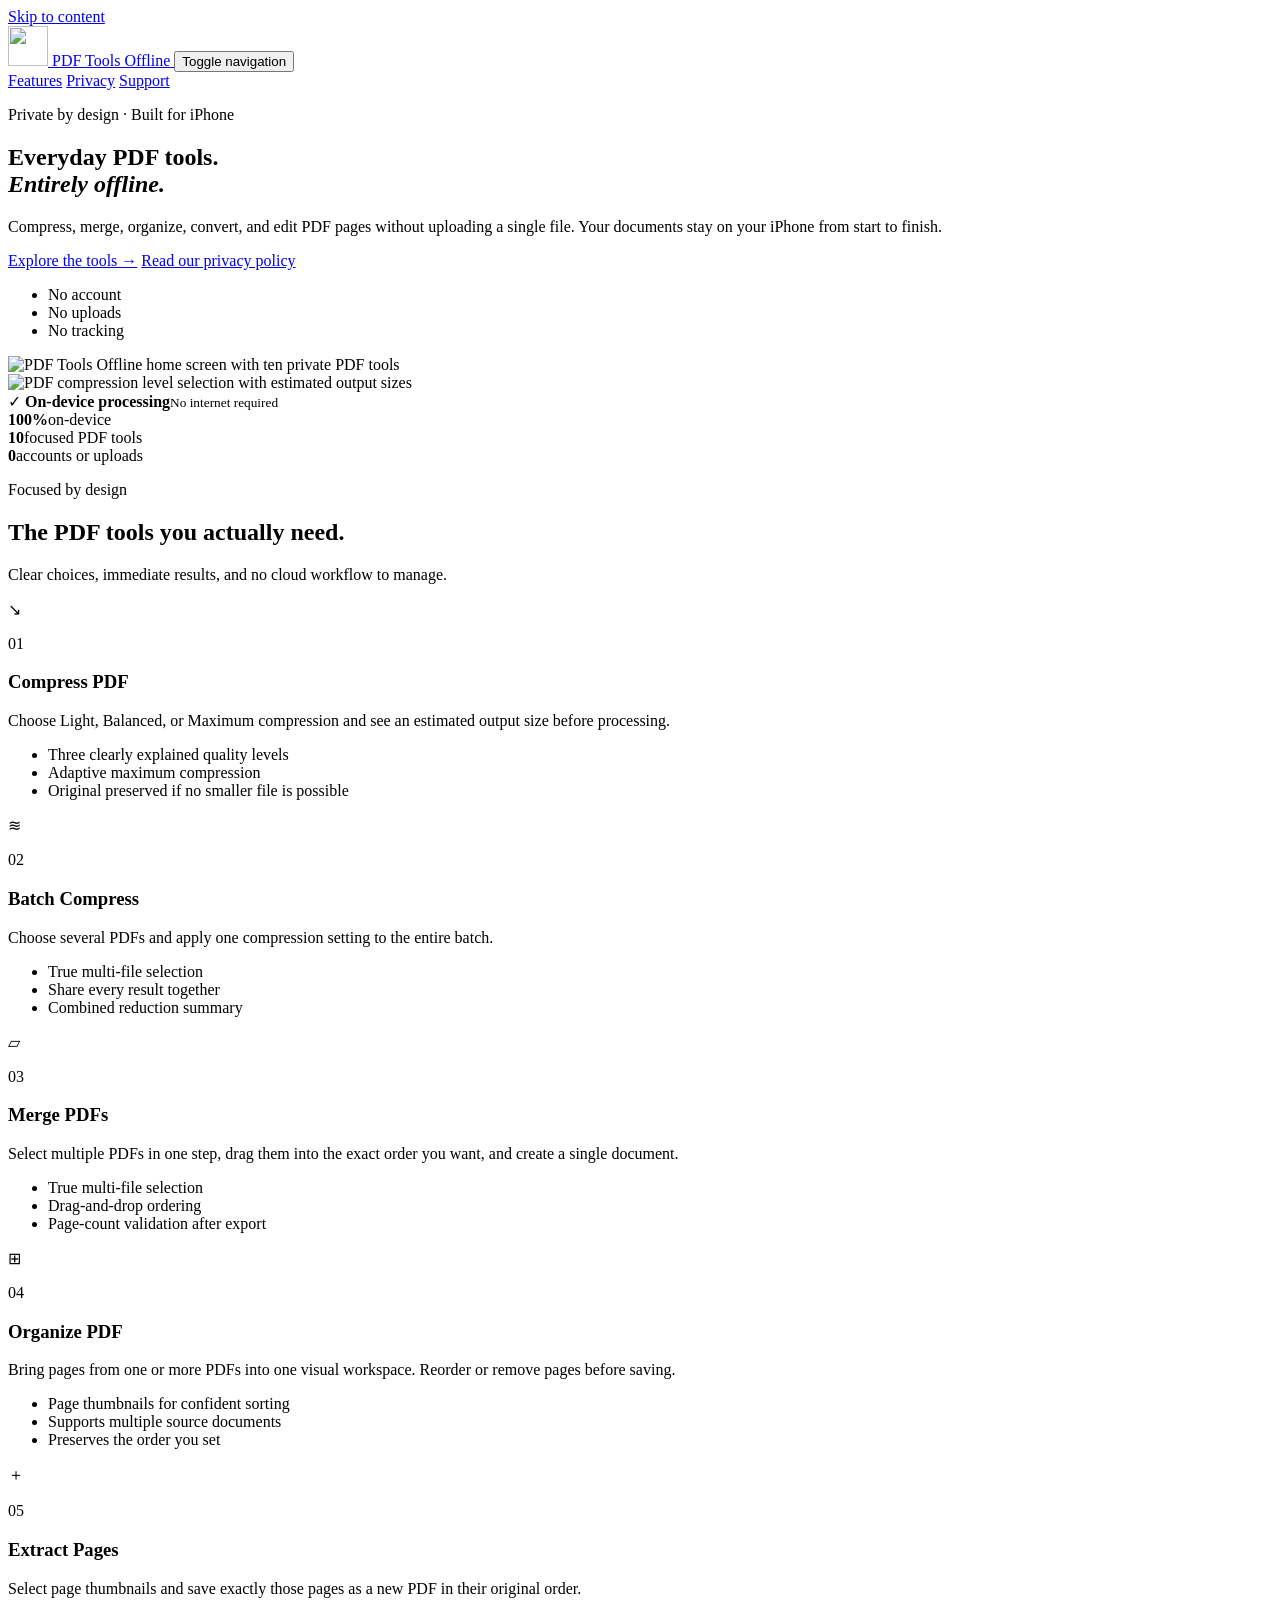
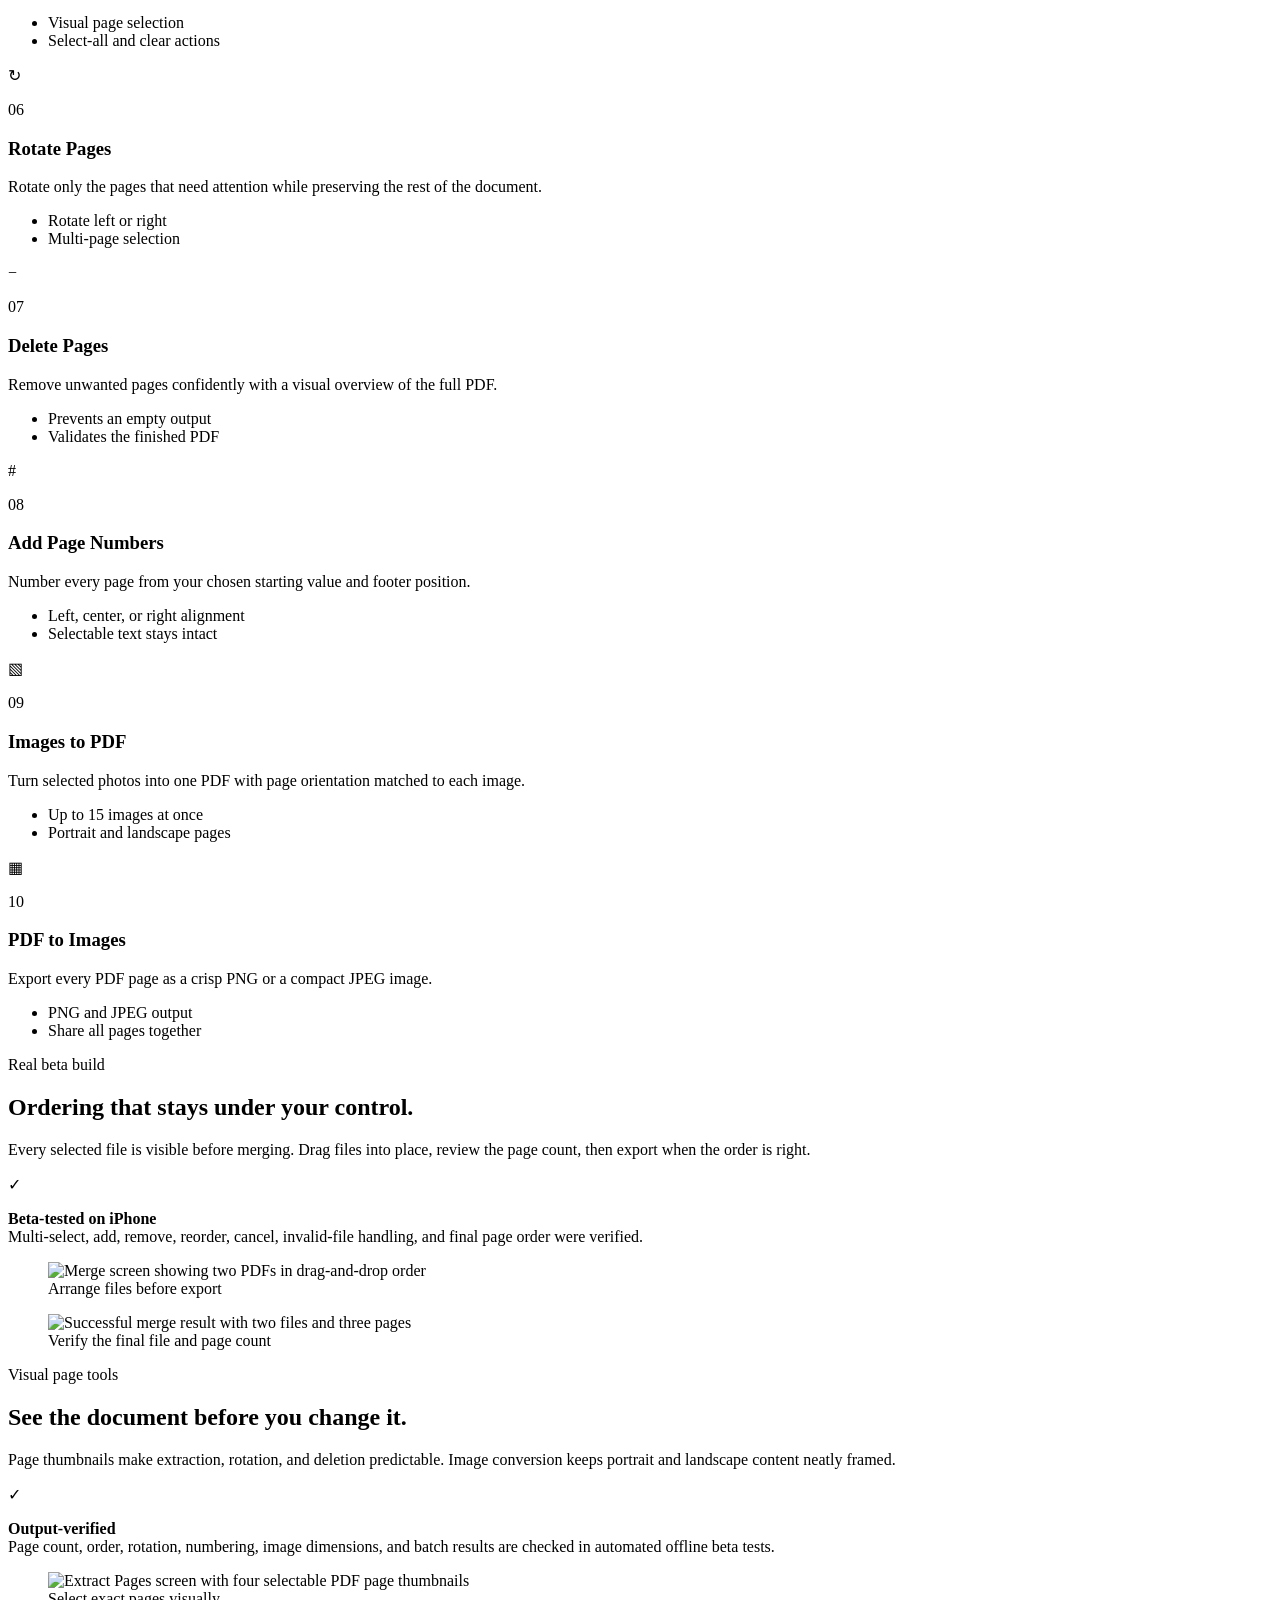
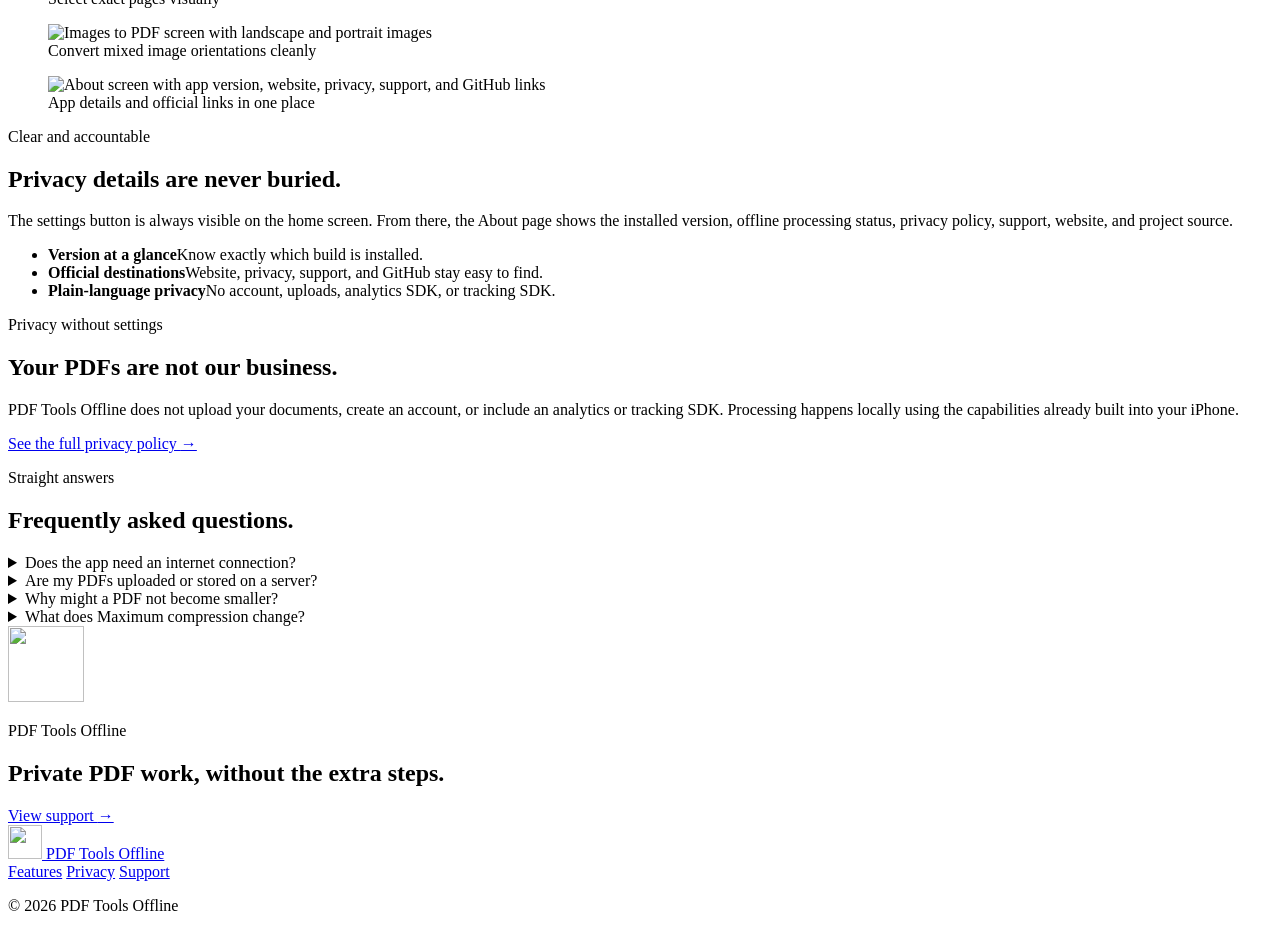
==== docs/index.html @ 882504d1 "Publish docs/index.html" ====
<!doctype html>
<html lang="en">
<head>
  <meta charset="utf-8">
  <meta name="viewport" content="width=device-width, initial-scale=1">
  <meta name="theme-color" content="#d51f18">
  <meta name="description" content="Ten private PDF tools for iPhone: compress, merge, organize, convert, extract, rotate, delete, and number pages. No uploads, accounts, or internet required.">
  <meta property="og:type" content="website">
  <meta property="og:title" content="PDF Tools Offline">
  <meta property="og:description" content="Ten private PDF tools for iPhone, built to work entirely offline.">
  <meta property="og:image" content="assets/og.png">
  <meta name="twitter:card" content="summary_large_image">
  <meta name="twitter:title" content="PDF Tools Offline">
  <meta name="twitter:description" content="Private PDF tools for iPhone.">
  <meta name="twitter:image" content="assets/og.png">
  <title>PDF Tools Offline — Private PDF tools for iPhone</title>
  <link rel="icon" href="assets/app-icon.png">
  <link rel="apple-touch-icon" href="assets/app-icon.png">
  <link rel="stylesheet" href="styles.css">
  <script src="script.js" defer></script>
</head>
<body>
  <a class="skip-link" href="#main">Skip to content</a>

  <header class="site-header">
    <div class="shell header-inner">
      <a class="brand" href="index.html" aria-label="PDF Tools Offline home">
        <img src="assets/app-icon.png" width="40" height="40" alt="">
        <span>PDF Tools Offline</span>
      </a>
      <button class="menu-button" type="button" aria-expanded="false" aria-controls="site-nav">
        <span class="sr-only">Toggle navigation</span>
        <span></span><span></span><span></span>
      </button>
      <nav id="site-nav" class="site-nav" aria-label="Primary navigation">
        <a href="#features">Features</a>
        <a href="privacy.html">Privacy</a>
        <a href="support.html">Support</a>
      </nav>
    </div>
  </header>

  <main id="main">
    <section class="hero">
      <div class="shell hero-grid">
        <div class="hero-copy">
          <p class="eyebrow"><span aria-hidden="true"></span> Private by design · Built for iPhone</p>
          <h1>Everyday PDF tools.<br><em>Entirely offline.</em></h1>
          <p class="hero-lead">Compress, merge, organize, convert, and edit PDF pages without uploading a single file. Your documents stay on your iPhone from start to finish.</p>
          <div class="hero-actions">
            <a class="button button-primary" href="#features">Explore the tools <span aria-hidden="true">→</span></a>
            <a class="button button-secondary" href="privacy.html">Read our privacy policy</a>
          </div>
          <ul class="trust-list" aria-label="Product principles">
            <li>No account</li>
            <li>No uploads</li>
            <li>No tracking</li>
          </ul>
        </div>

        <div class="hero-visual" aria-label="PDF Tools Offline beta screenshots">
          <div class="phone phone-back">
            <img src="assets/beta-home.png" alt="PDF Tools Offline home screen with ten private PDF tools">
          </div>
          <div class="phone phone-front">
            <img src="assets/beta-compress.png" alt="PDF compression level selection with estimated output sizes">
          </div>
          <div class="privacy-chip">
            <span class="shield" aria-hidden="true">✓</span>
            <span><strong>On-device processing</strong><small>No internet required</small></span>
          </div>
        </div>
      </div>
    </section>

    <section class="proof-strip" aria-label="Core benefits">
      <div class="shell proof-grid">
        <div><strong>100%</strong><span>on-device</span></div>
        <div><strong>10</strong><span>focused PDF tools</span></div>
        <div><strong>0</strong><span>accounts or uploads</span></div>
      </div>
    </section>

    <section id="features" class="section">
      <div class="shell">
        <div class="section-heading">
          <p class="eyebrow">Focused by design</p>
          <h2>The PDF tools you actually need.</h2>
          <p>Clear choices, immediate results, and no cloud workflow to manage.</p>
        </div>

        <div class="feature-grid">
          <article class="feature-card feature-card-accent">
            <div class="feature-icon" aria-hidden="true">↘</div>
            <p class="feature-number">01</p>
            <h3>Compress PDF</h3>
            <p>Choose Light, Balanced, or Maximum compression and see an estimated output size before processing.</p>
            <ul>
              <li>Three clearly explained quality levels</li>
              <li>Adaptive maximum compression</li>
              <li>Original preserved if no smaller file is possible</li>
            </ul>
          </article>

          <article class="feature-card">
            <div class="feature-icon" aria-hidden="true">≋</div>
            <p class="feature-number">02</p>
            <h3>Batch Compress</h3>
            <p>Choose several PDFs and apply one compression setting to the entire batch.</p>
            <ul>
              <li>True multi-file selection</li>
              <li>Share every result together</li>
              <li>Combined reduction summary</li>
            </ul>
          </article>

          <article class="feature-card">
            <div class="feature-icon" aria-hidden="true">▱</div>
            <p class="feature-number">03</p>
            <h3>Merge PDFs</h3>
            <p>Select multiple PDFs in one step, drag them into the exact order you want, and create a single document.</p>
            <ul>
              <li>True multi-file selection</li>
              <li>Drag-and-drop ordering</li>
              <li>Page-count validation after export</li>
            </ul>
          </article>

          <article class="feature-card">
            <div class="feature-icon" aria-hidden="true">⊞</div>
            <p class="feature-number">04</p>
            <h3>Organize PDF</h3>
            <p>Bring pages from one or more PDFs into one visual workspace. Reorder or remove pages before saving.</p>
            <ul>
              <li>Page thumbnails for confident sorting</li>
              <li>Supports multiple source documents</li>
              <li>Preserves the order you set</li>
            </ul>
          </article>

          <article class="feature-card">
            <div class="feature-icon" aria-hidden="true">＋</div>
            <p class="feature-number">05</p>
            <h3>Extract Pages</h3>
            <p>Select page thumbnails and save exactly those pages as a new PDF in their original order.</p>
            <ul>
              <li>Visual page selection</li>
              <li>Select-all and clear actions</li>
            </ul>
          </article>

          <article class="feature-card">
            <div class="feature-icon" aria-hidden="true">↻</div>
            <p class="feature-number">06</p>
            <h3>Rotate Pages</h3>
            <p>Rotate only the pages that need attention while preserving the rest of the document.</p>
            <ul>
              <li>Rotate left or right</li>
              <li>Multi-page selection</li>
            </ul>
          </article>

          <article class="feature-card">
            <div class="feature-icon" aria-hidden="true">−</div>
            <p class="feature-number">07</p>
            <h3>Delete Pages</h3>
            <p>Remove unwanted pages confidently with a visual overview of the full PDF.</p>
            <ul>
              <li>Prevents an empty output</li>
              <li>Validates the finished PDF</li>
            </ul>
          </article>

          <article class="feature-card">
            <div class="feature-icon" aria-hidden="true">#</div>
            <p class="feature-number">08</p>
            <h3>Add Page Numbers</h3>
            <p>Number every page from your chosen starting value and footer position.</p>
            <ul>
              <li>Left, center, or right alignment</li>
              <li>Selectable text stays intact</li>
            </ul>
          </article>

          <article class="feature-card">
            <div class="feature-icon" aria-hidden="true">▧</div>
            <p class="feature-number">09</p>
            <h3>Images to PDF</h3>
            <p>Turn selected photos into one PDF with page orientation matched to each image.</p>
            <ul>
              <li>Up to 15 images at once</li>
              <li>Portrait and landscape pages</li>
            </ul>
          </article>

          <article class="feature-card">
            <div class="feature-icon" aria-hidden="true">▦</div>
            <p class="feature-number">10</p>
            <h3>PDF to Images</h3>
            <p>Export every PDF page as a crisp PNG or a compact JPEG image.</p>
            <ul>
              <li>PNG and JPEG output</li>
              <li>Share all pages together</li>
            </ul>
          </article>
        </div>
      </div>
    </section>

    <section class="section showcase">
      <div class="shell showcase-grid">
        <div class="showcase-copy">
          <p class="eyebrow">Real beta build</p>
          <h2>Ordering that stays under your control.</h2>
          <p>Every selected file is visible before merging. Drag files into place, review the page count, then export when the order is right.</p>
          <div class="tested-note">
            <span aria-hidden="true">✓</span>
            <p><strong>Beta-tested on iPhone</strong><br>Multi-select, add, remove, reorder, cancel, invalid-file handling, and final page order were verified.</p>
          </div>
        </div>
        <div class="screenshot-pair">
          <figure class="screenshot-card">
            <img src="assets/beta-merge-order.png" alt="Merge screen showing two PDFs in drag-and-drop order" loading="lazy">
            <figcaption>Arrange files before export</figcaption>
          </figure>
          <figure class="screenshot-card screenshot-card-offset">
            <img src="assets/beta-merge-result.png" alt="Successful merge result with two files and three pages" loading="lazy">
            <figcaption>Verify the final file and page count</figcaption>
          </figure>
        </div>
      </div>
    </section>

    <section class="section showcase">
      <div class="shell showcase-grid">
        <div class="showcase-copy">
          <p class="eyebrow">Visual page tools</p>
          <h2>See the document before you change it.</h2>
          <p>Page thumbnails make extraction, rotation, and deletion predictable. Image conversion keeps portrait and landscape content neatly framed.</p>
          <div class="tested-note">
            <span aria-hidden="true">✓</span>
            <p><strong>Output-verified</strong><br>Page count, order, rotation, numbering, image dimensions, and batch results are checked in automated offline beta tests.</p>
          </div>
        </div>
        <div class="screenshot-pair">
          <figure class="screenshot-card">
            <img src="assets/beta-extract-pages.png" alt="Extract Pages screen with four selectable PDF page thumbnails" loading="lazy">
            <figcaption>Select exact pages visually</figcaption>
          </figure>
          <figure class="screenshot-card screenshot-card-offset">
            <img src="assets/beta-images-to-pdf.png" alt="Images to PDF screen with landscape and portrait images" loading="lazy">
            <figcaption>Convert mixed image orientations cleanly</figcaption>
          </figure>
        </div>
      </div>
    </section>

    <section class="section settings-promo">
      <div class="shell settings-promo-grid">
        <figure class="screenshot-card settings-screenshot">
          <img src="assets/beta-about.png" alt="About screen with app version, website, privacy, support, and GitHub links" loading="lazy">
          <figcaption>App details and official links in one place</figcaption>
        </figure>
        <div class="settings-promo-copy">
          <p class="eyebrow">Clear and accountable</p>
          <h2>Privacy details are never buried.</h2>
          <p>The settings button is always visible on the home screen. From there, the About page shows the installed version, offline processing status, privacy policy, support, website, and project source.</p>
          <ul class="settings-points">
            <li><strong>Version at a glance</strong><span>Know exactly which build is installed.</span></li>
            <li><strong>Official destinations</strong><span>Website, privacy, support, and GitHub stay easy to find.</span></li>
            <li><strong>Plain-language privacy</strong><span>No account, uploads, analytics SDK, or tracking SDK.</span></li>
          </ul>
        </div>
      </div>
    </section>

    <section class="section privacy-section">
      <div class="shell privacy-grid">
        <div>
          <p class="eyebrow eyebrow-light">Privacy without settings</p>
          <h2>Your PDFs are not our business.</h2>
        </div>
        <div>
          <p>PDF Tools Offline does not upload your documents, create an account, or include an analytics or tracking SDK. Processing happens locally using the capabilities already built into your iPhone.</p>
          <a class="text-link text-link-light" href="privacy.html">See the full privacy policy <span aria-hidden="true">→</span></a>
        </div>
      </div>
    </section>

    <section class="section">
      <div class="shell">
        <div class="section-heading">
          <p class="eyebrow">Straight answers</p>
          <h2>Frequently asked questions.</h2>
        </div>
        <div class="faq-list">
          <details>
            <summary>Does the app need an internet connection?</summary>
            <p>No. Compression, merging, page editing, image conversion, and output validation run entirely on the device.</p>
          </details>
          <details>
            <summary>Are my PDFs uploaded or stored on a server?</summary>
            <p>No. The app imports a working copy into its local sandbox and never uploads it. You decide where the finished PDF goes through the iOS share sheet.</p>
          </details>
          <details>
            <summary>Why might a PDF not become smaller?</summary>
            <p>Some PDFs are already highly optimized. When a smaller valid result cannot be produced, the app preserves the original instead of creating a larger file.</p>
          </details>
          <details>
            <summary>What does Maximum compression change?</summary>
            <p>Maximum compression renders each page as a smaller image. This can greatly reduce size, but selectable text and vector detail may be lost.</p>
          </details>
        </div>
      </div>
    </section>

    <section class="cta-section">
      <div class="shell cta-card">
        <img src="assets/app-icon.png" width="76" height="76" alt="">
        <div>
          <p class="eyebrow">PDF Tools Offline</p>
          <h2>Private PDF work, without the extra steps.</h2>
        </div>
        <a class="button button-primary" href="support.html">View support <span aria-hidden="true">→</span></a>
      </div>
    </section>
  </main>

  <footer class="site-footer">
    <div class="shell footer-grid">
      <a class="brand footer-brand" href="index.html">
        <img src="assets/app-icon.png" width="34" height="34" alt="">
        <span>PDF Tools Offline</span>
      </a>
      <nav aria-label="Footer navigation">
        <a href="index.html#features">Features</a>
        <a href="privacy.html">Privacy</a>
        <a href="support.html">Support</a>
      </nav>
      <p>© <span data-current-year>2026</span> PDF Tools Offline</p>
    </div>
  </footer>
</body>
</html>
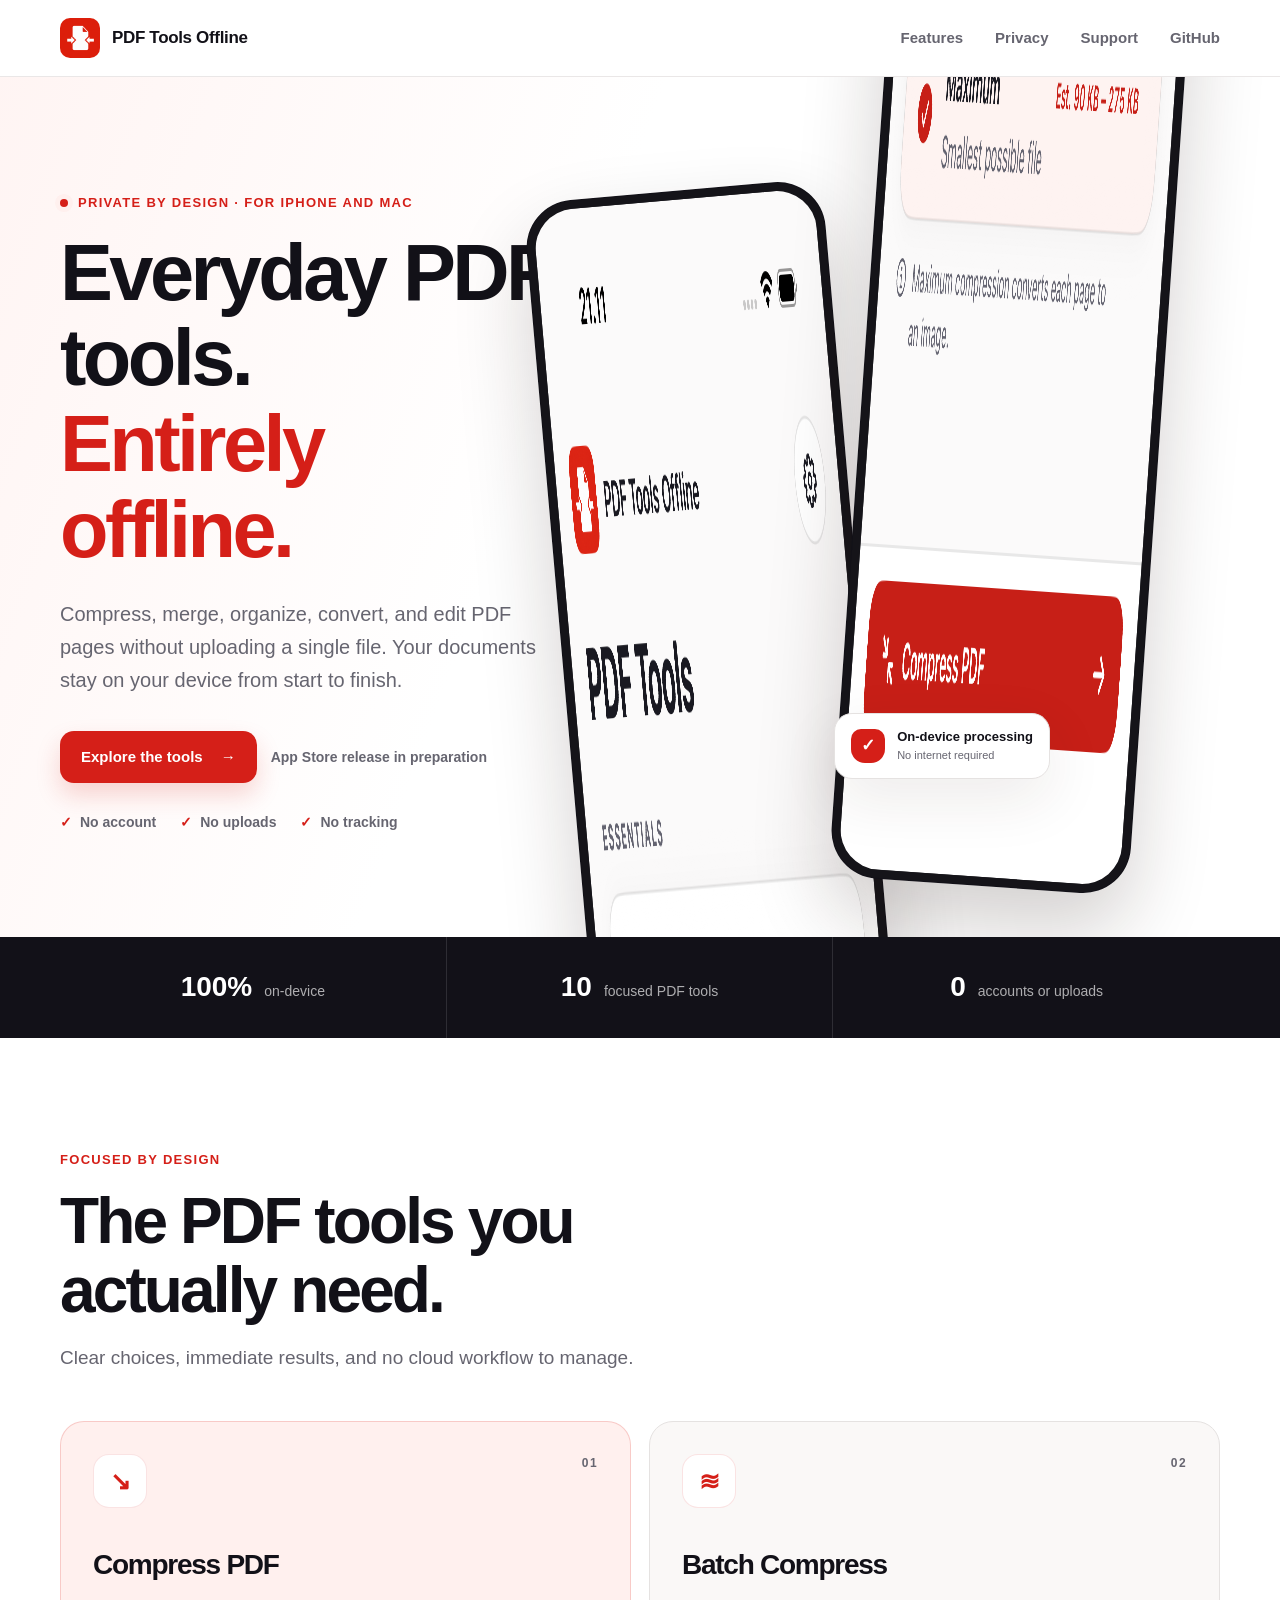
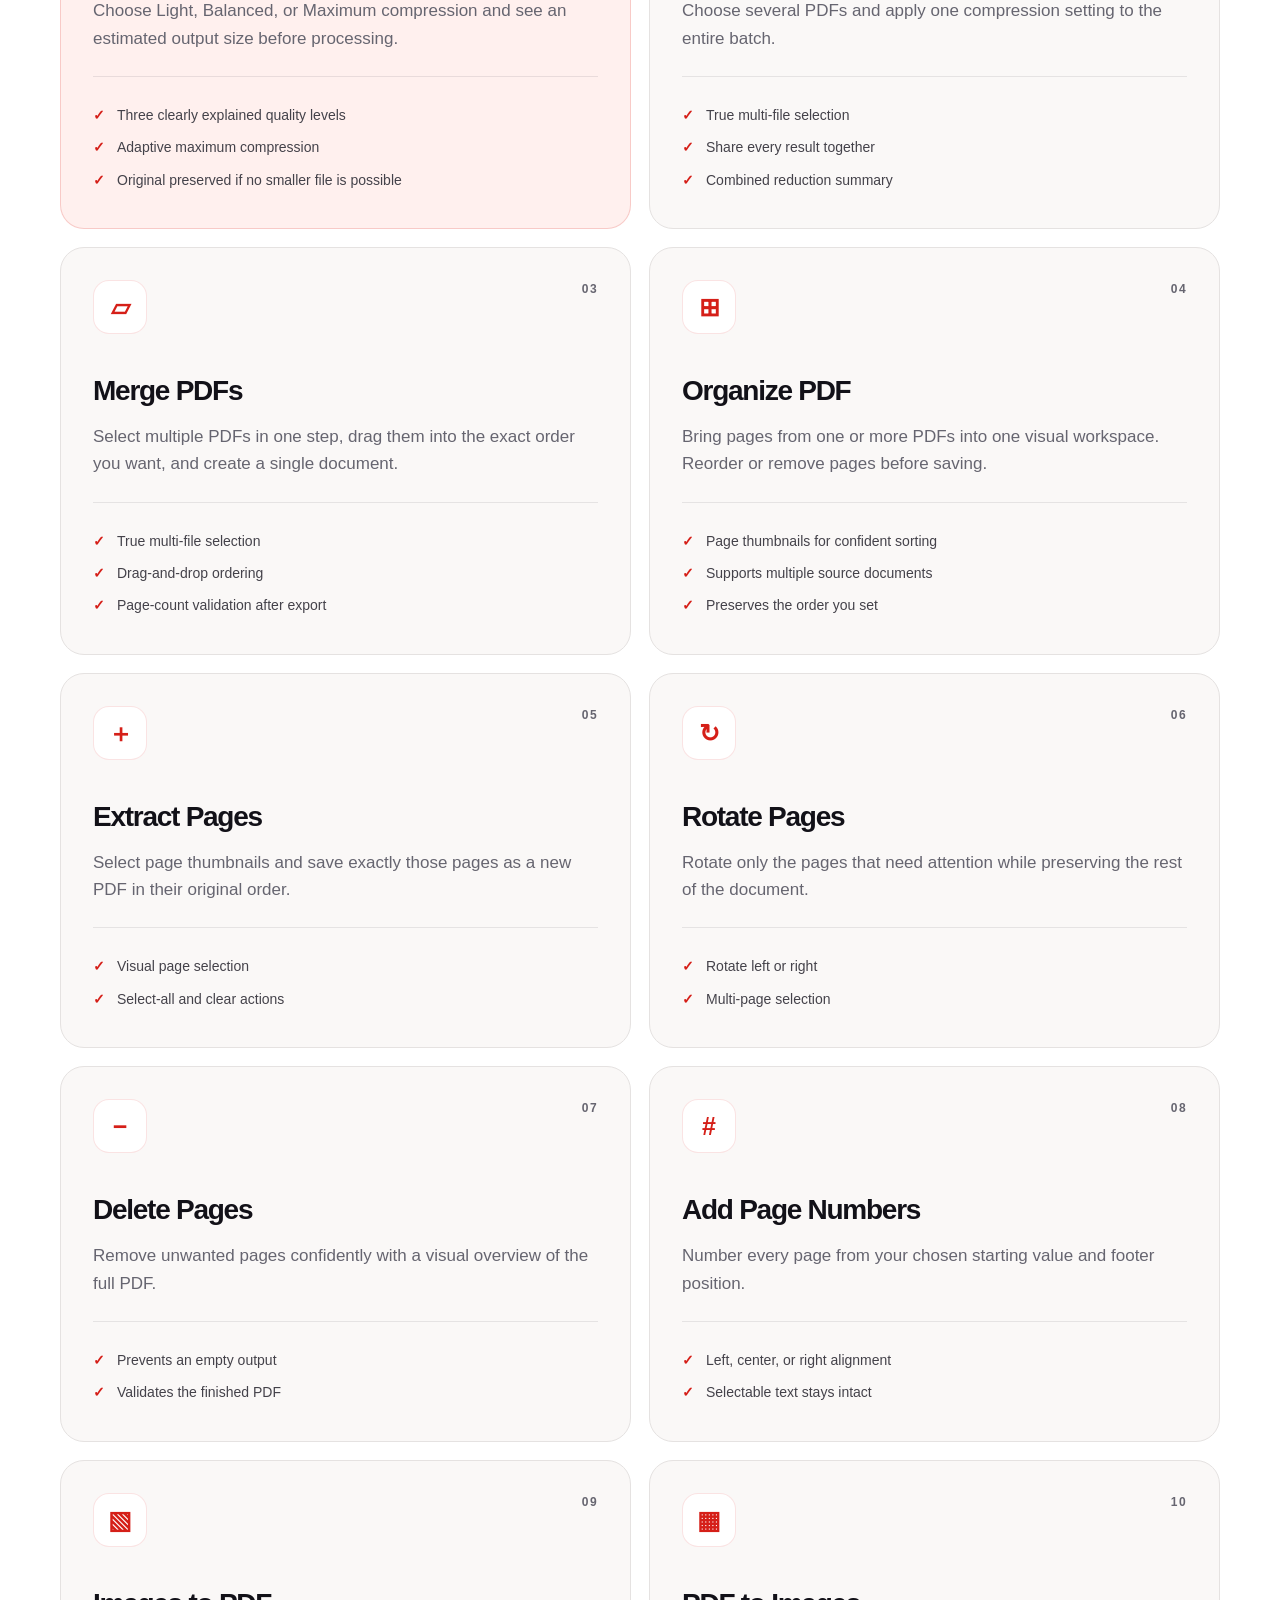
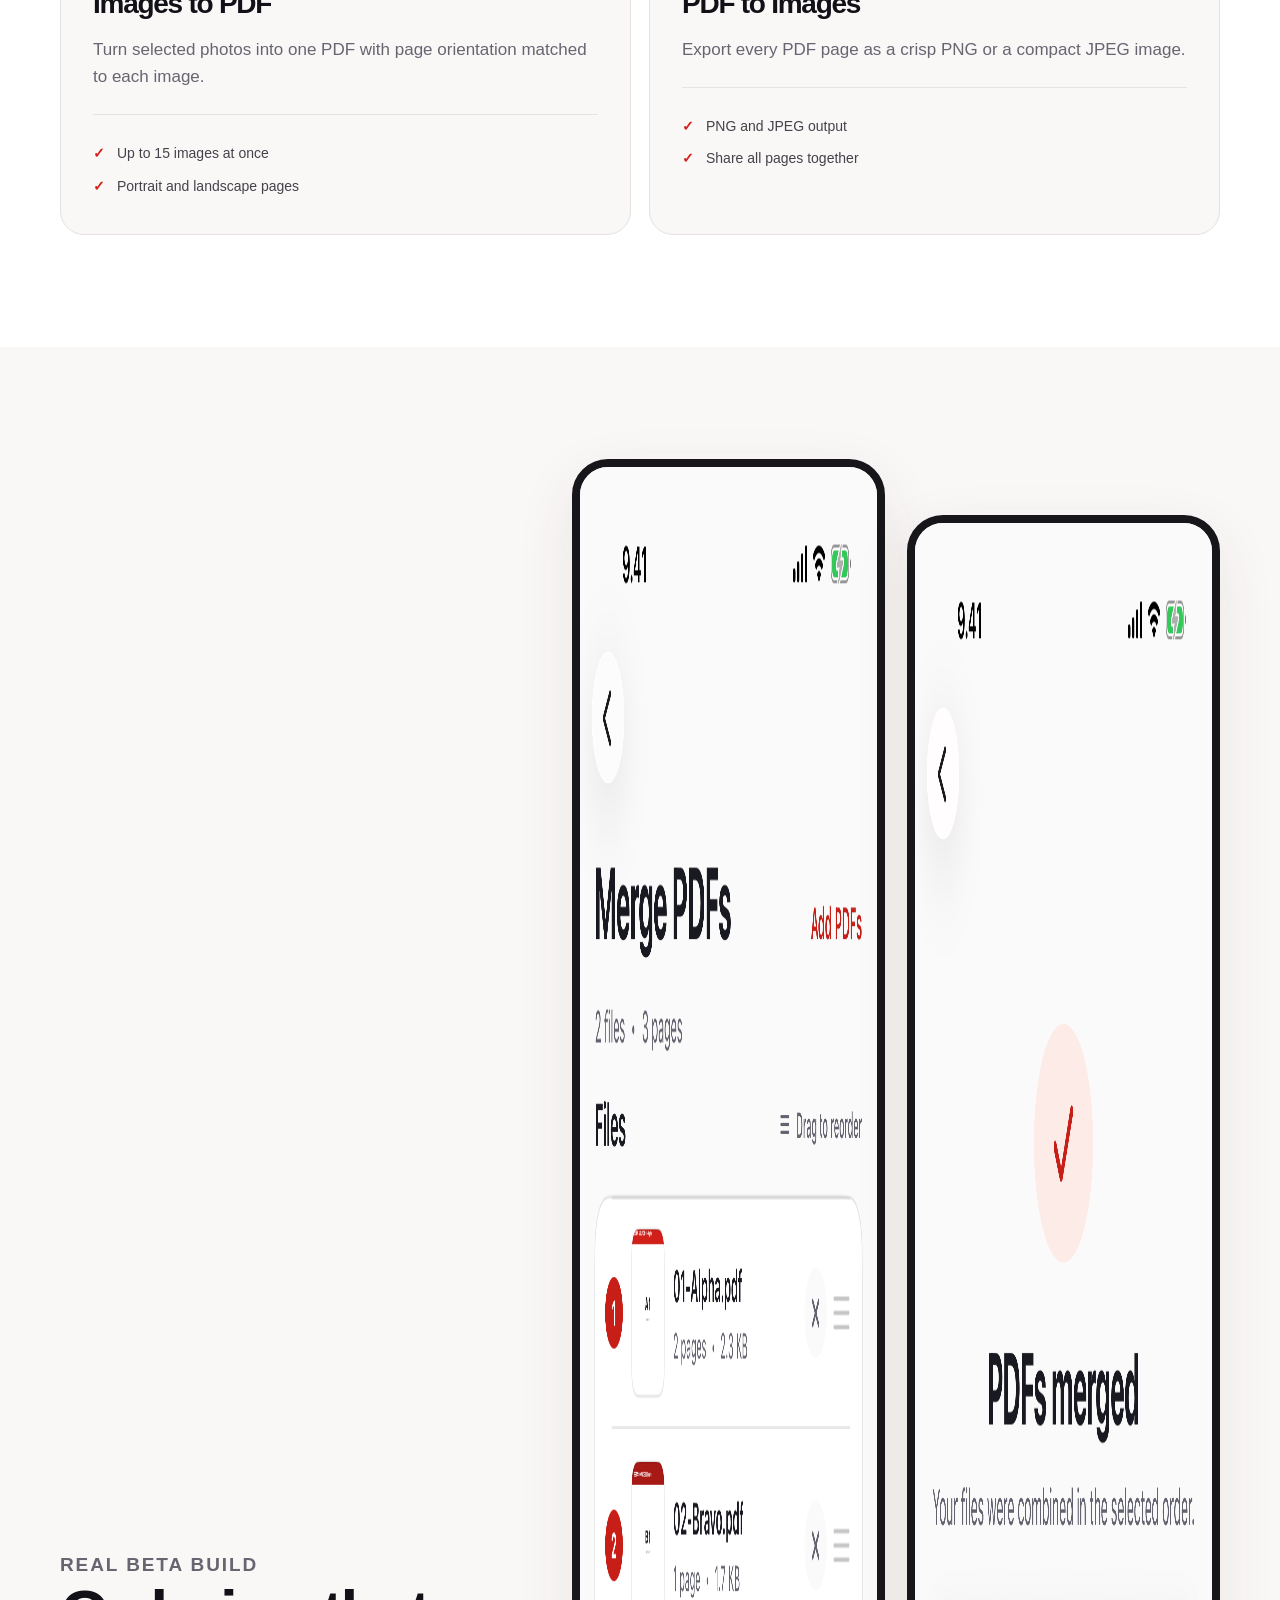
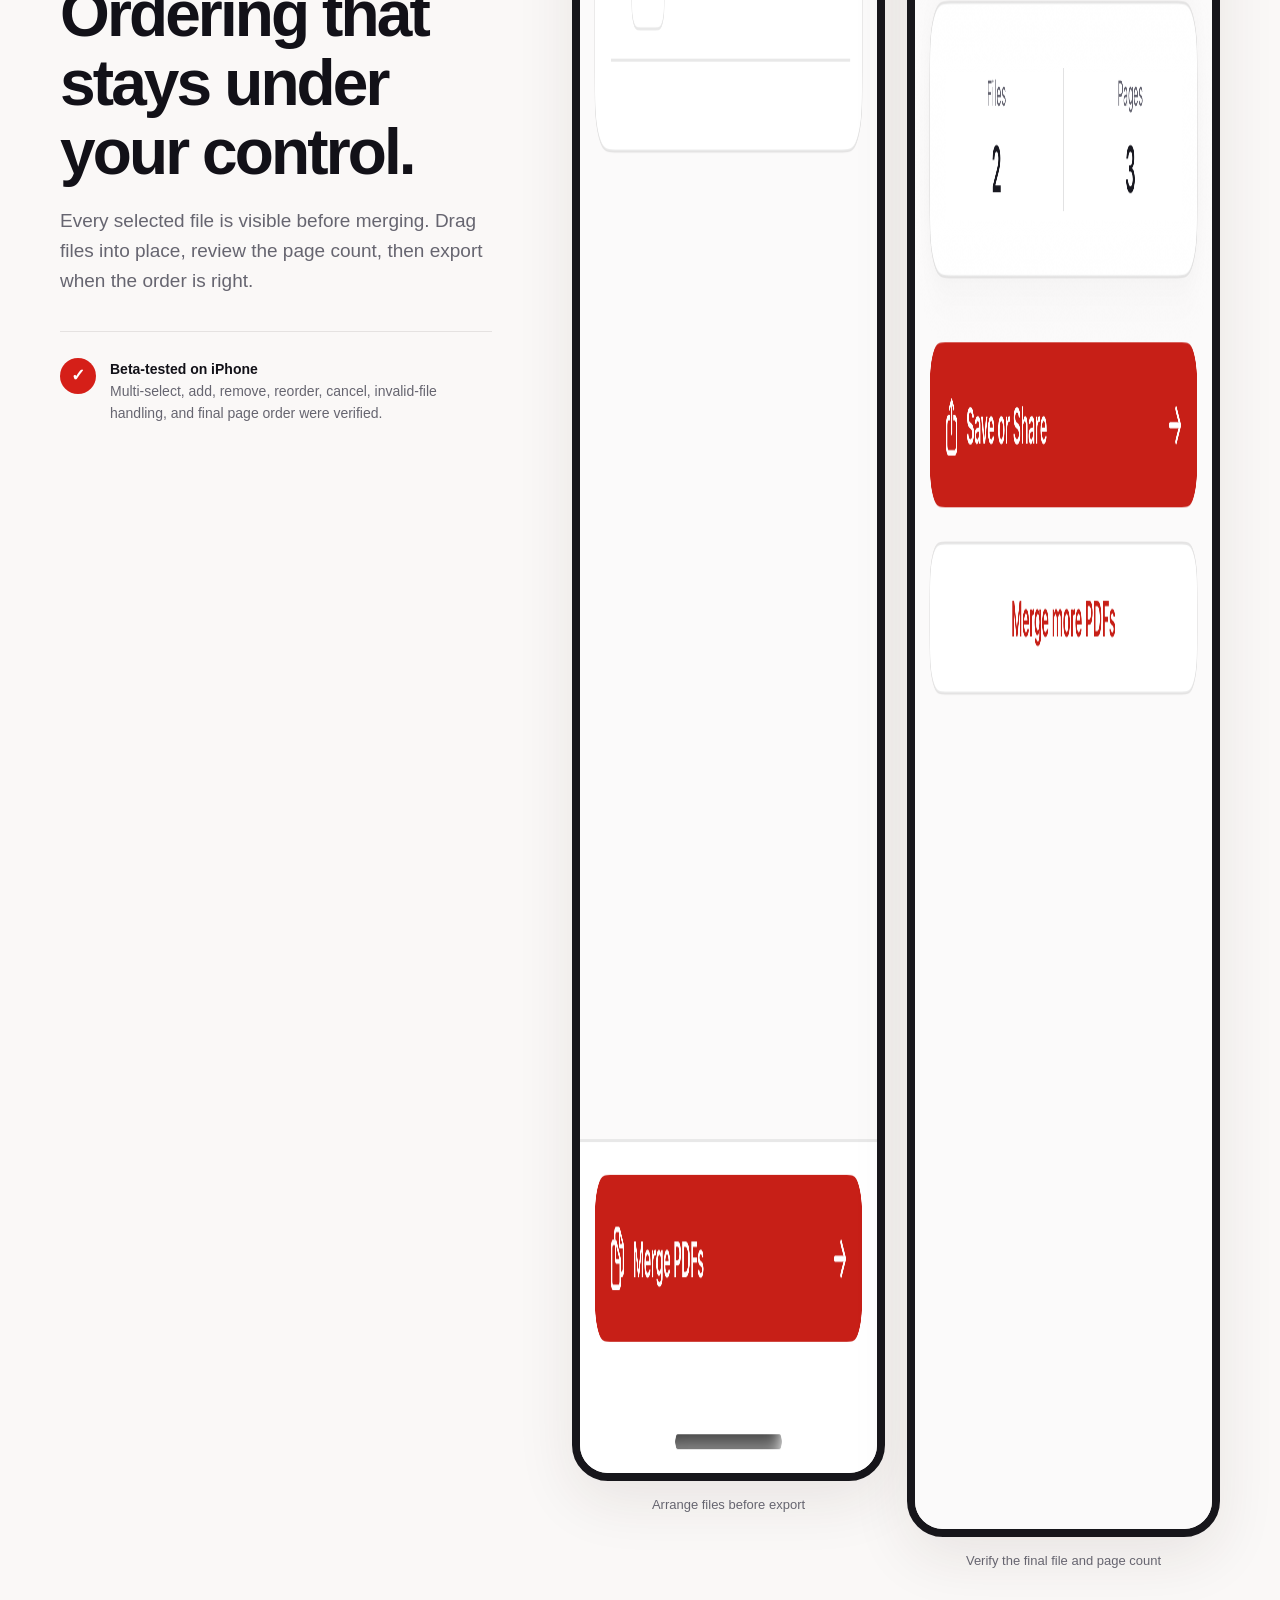
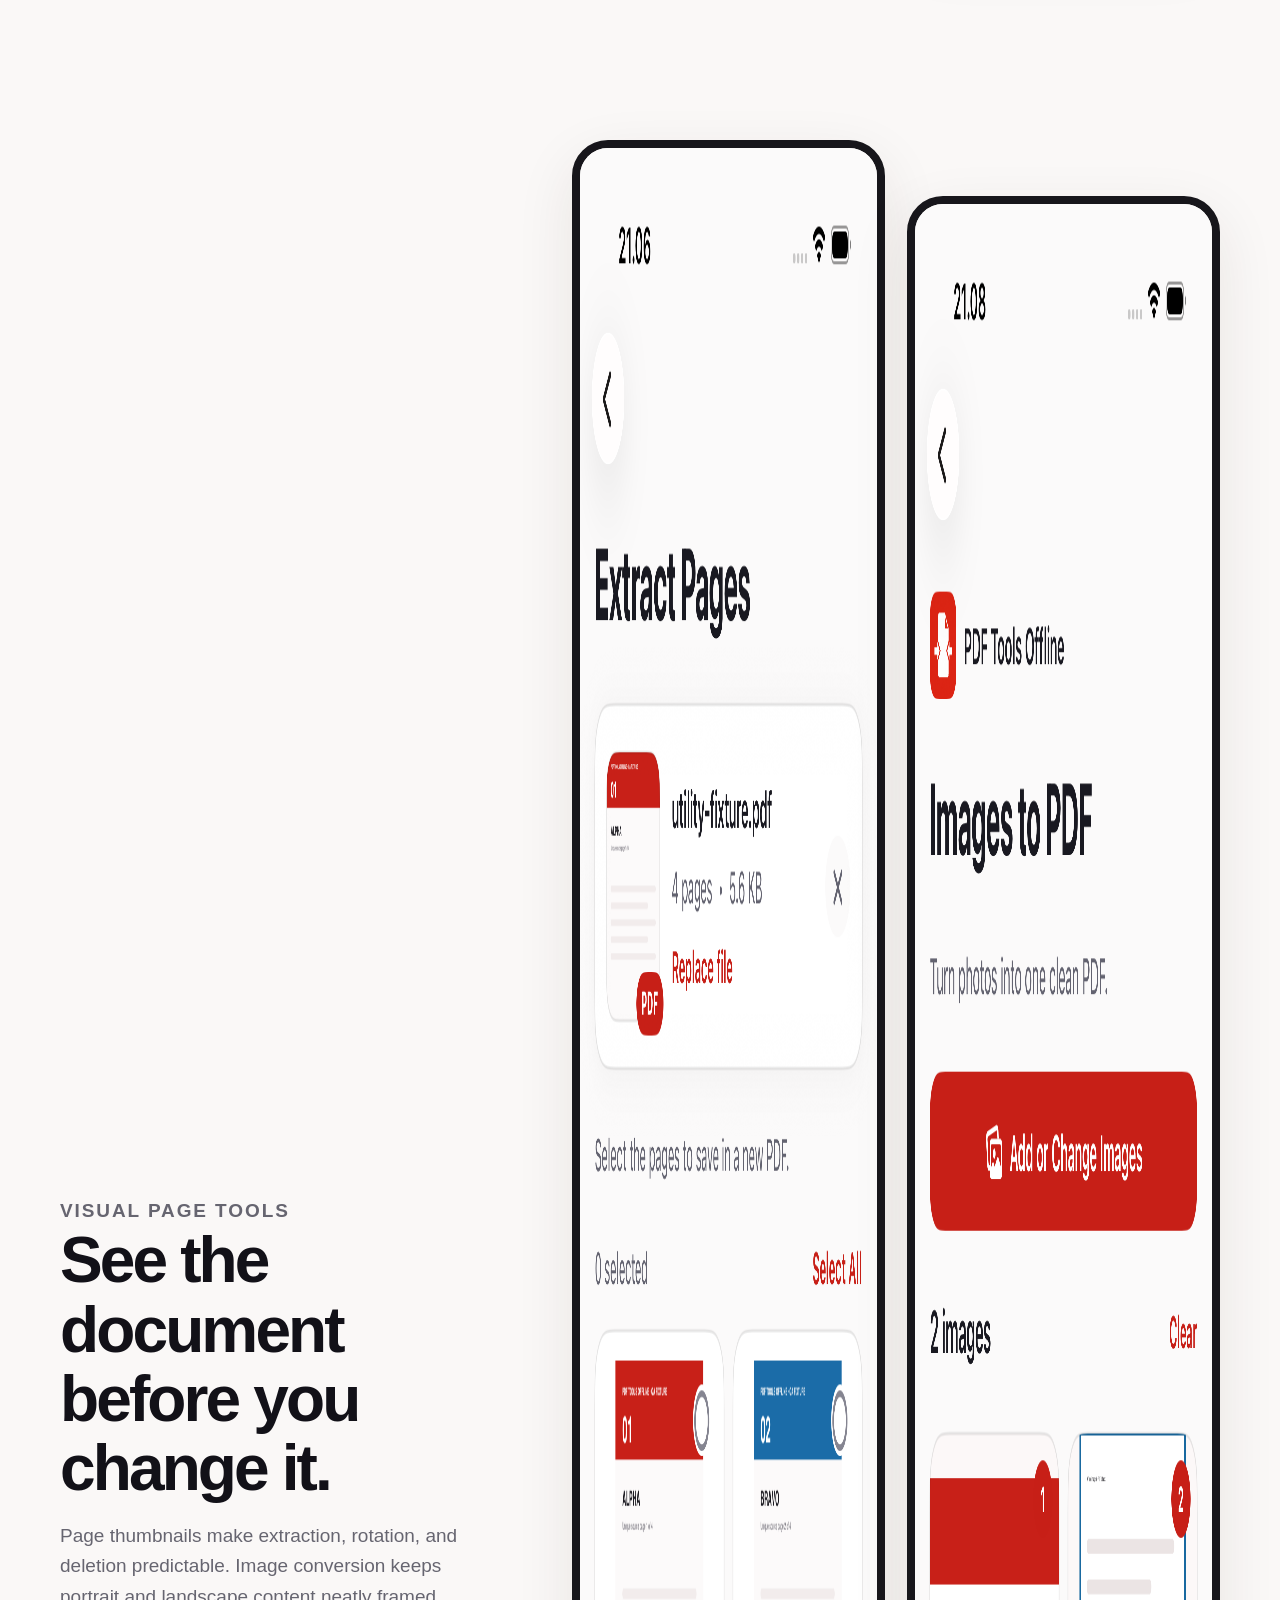
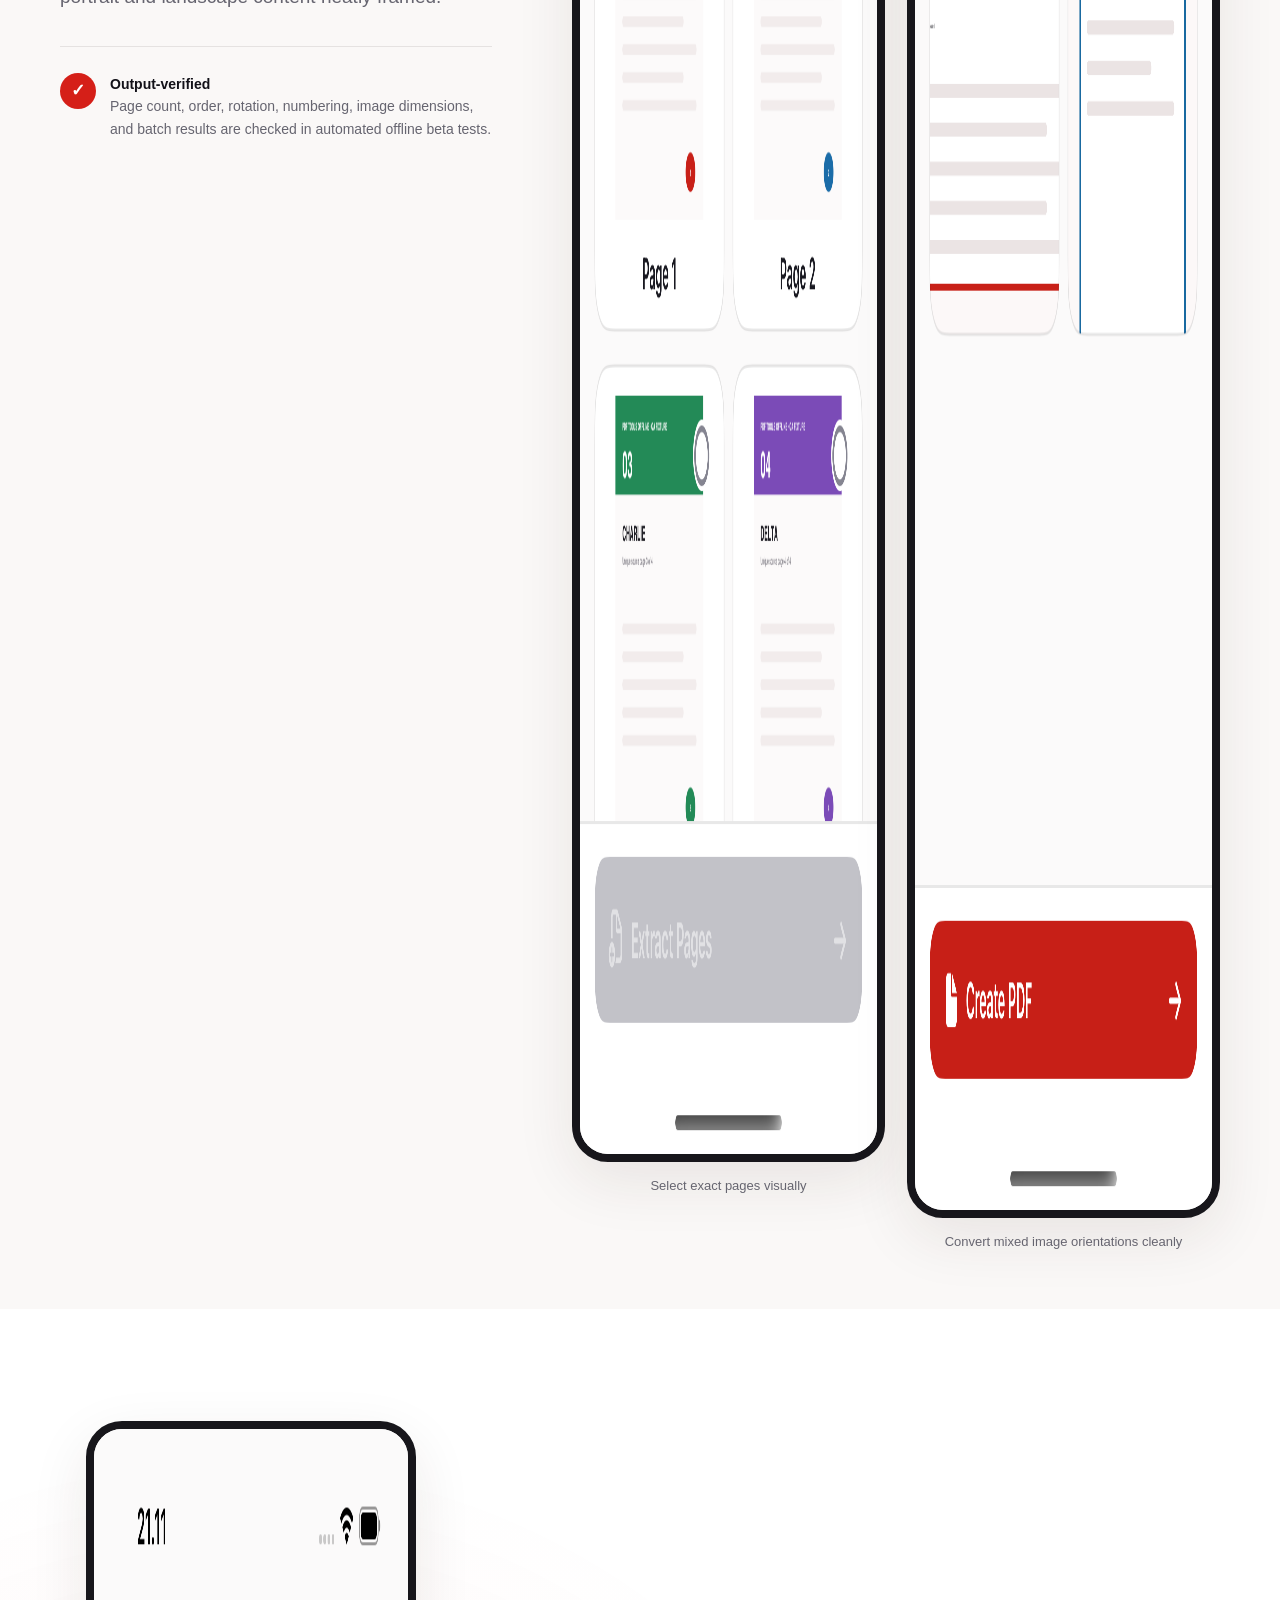
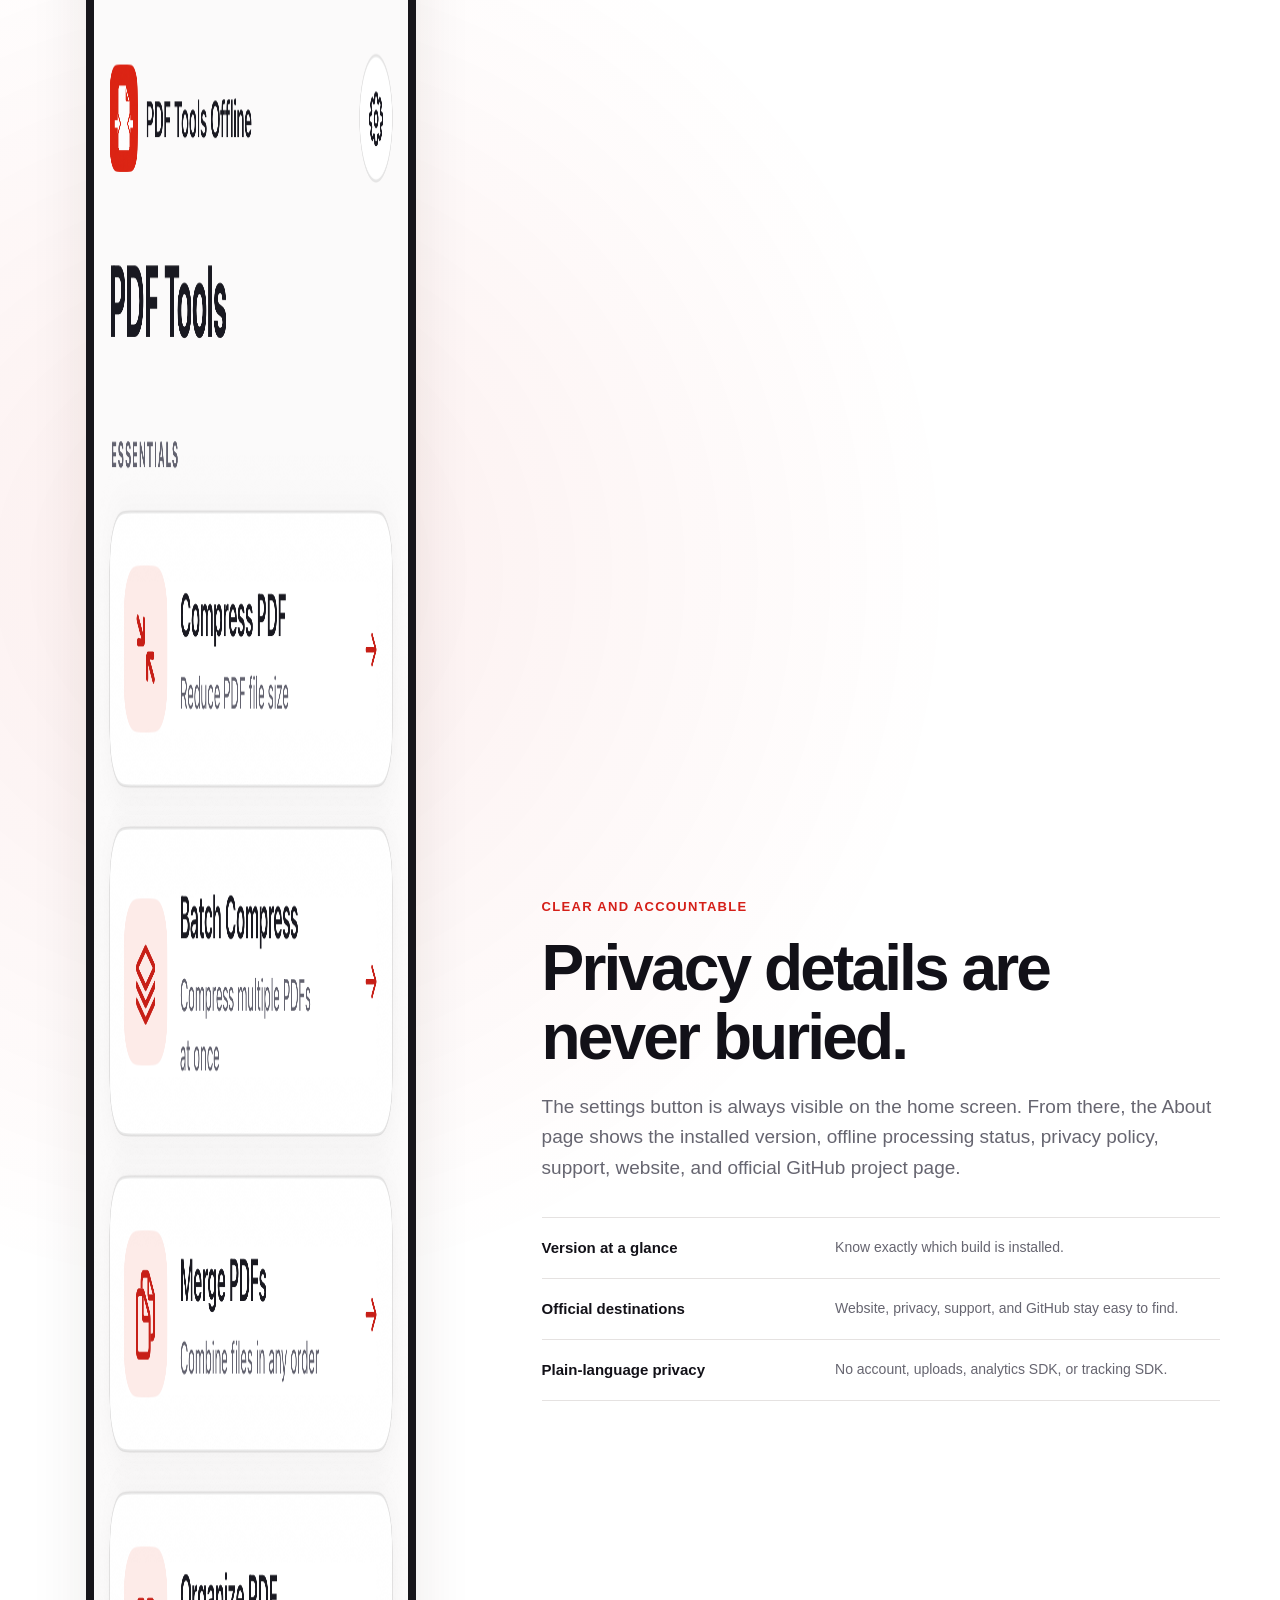
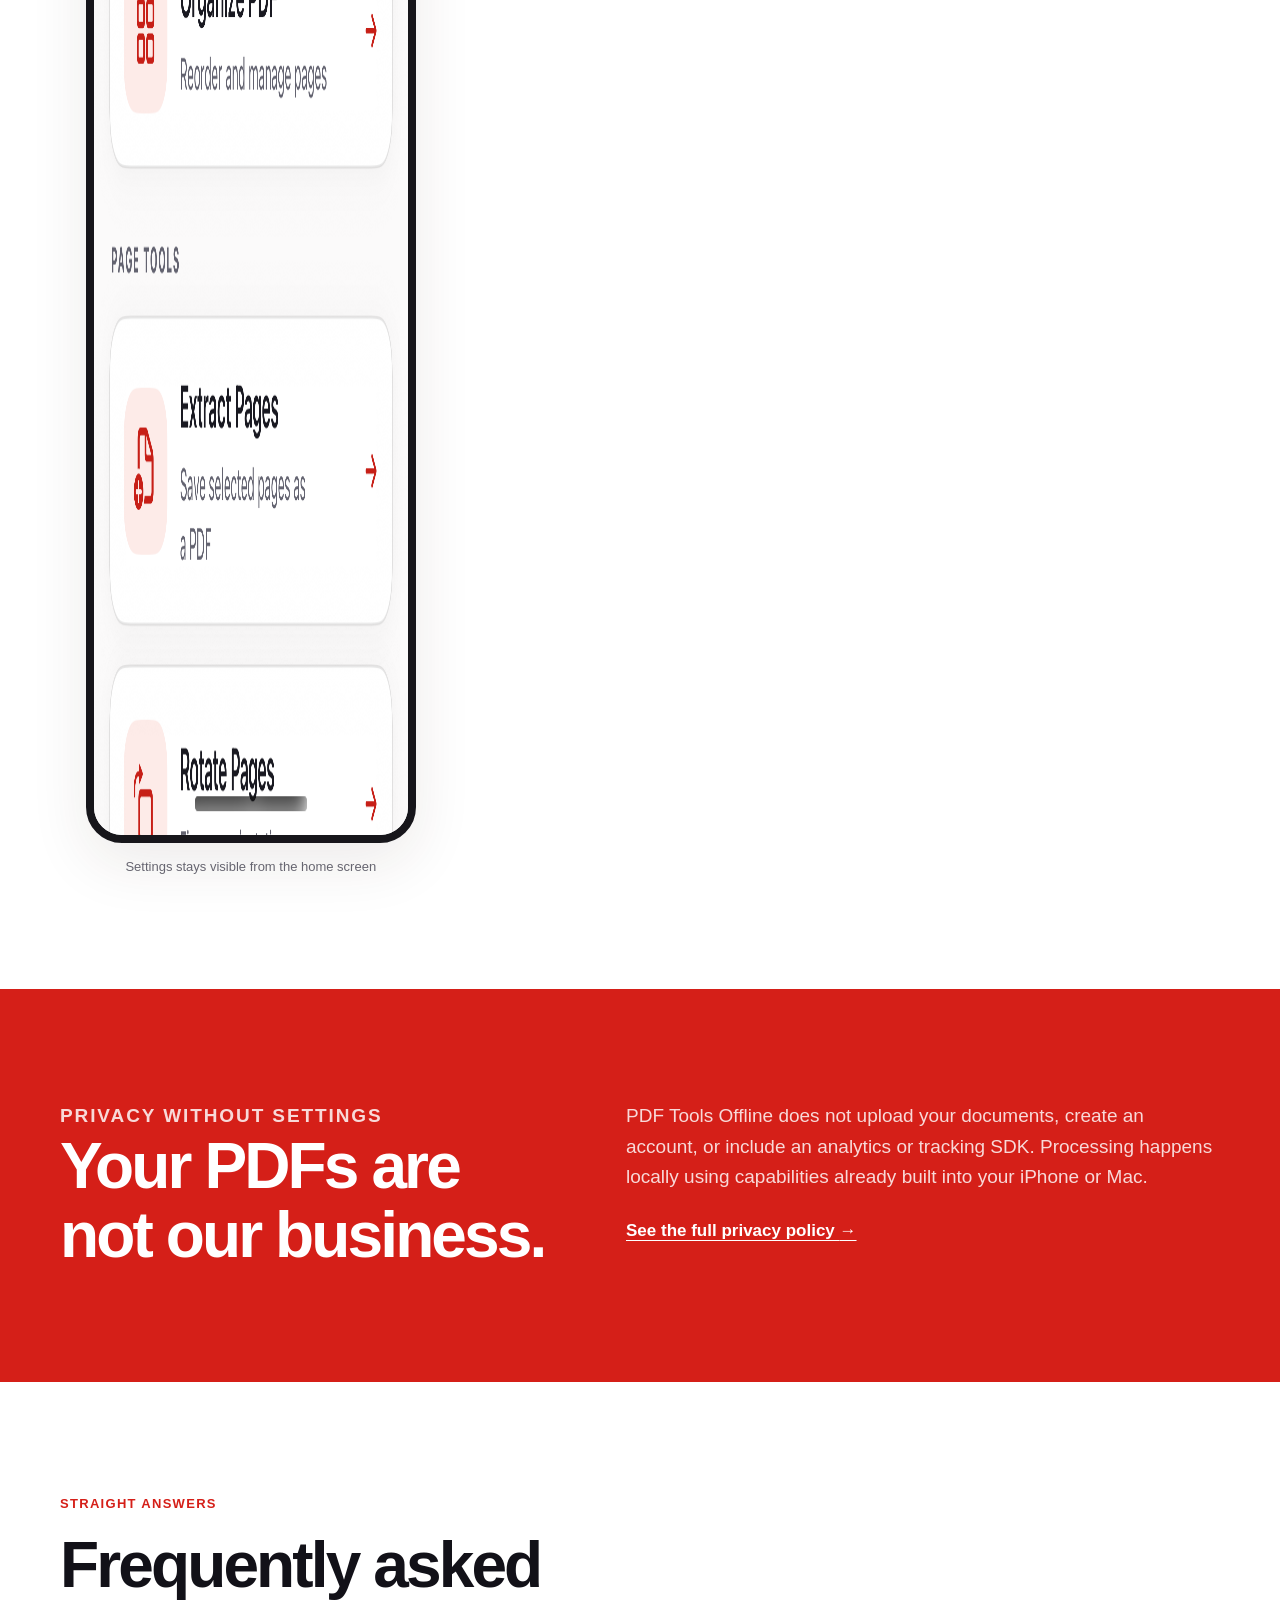
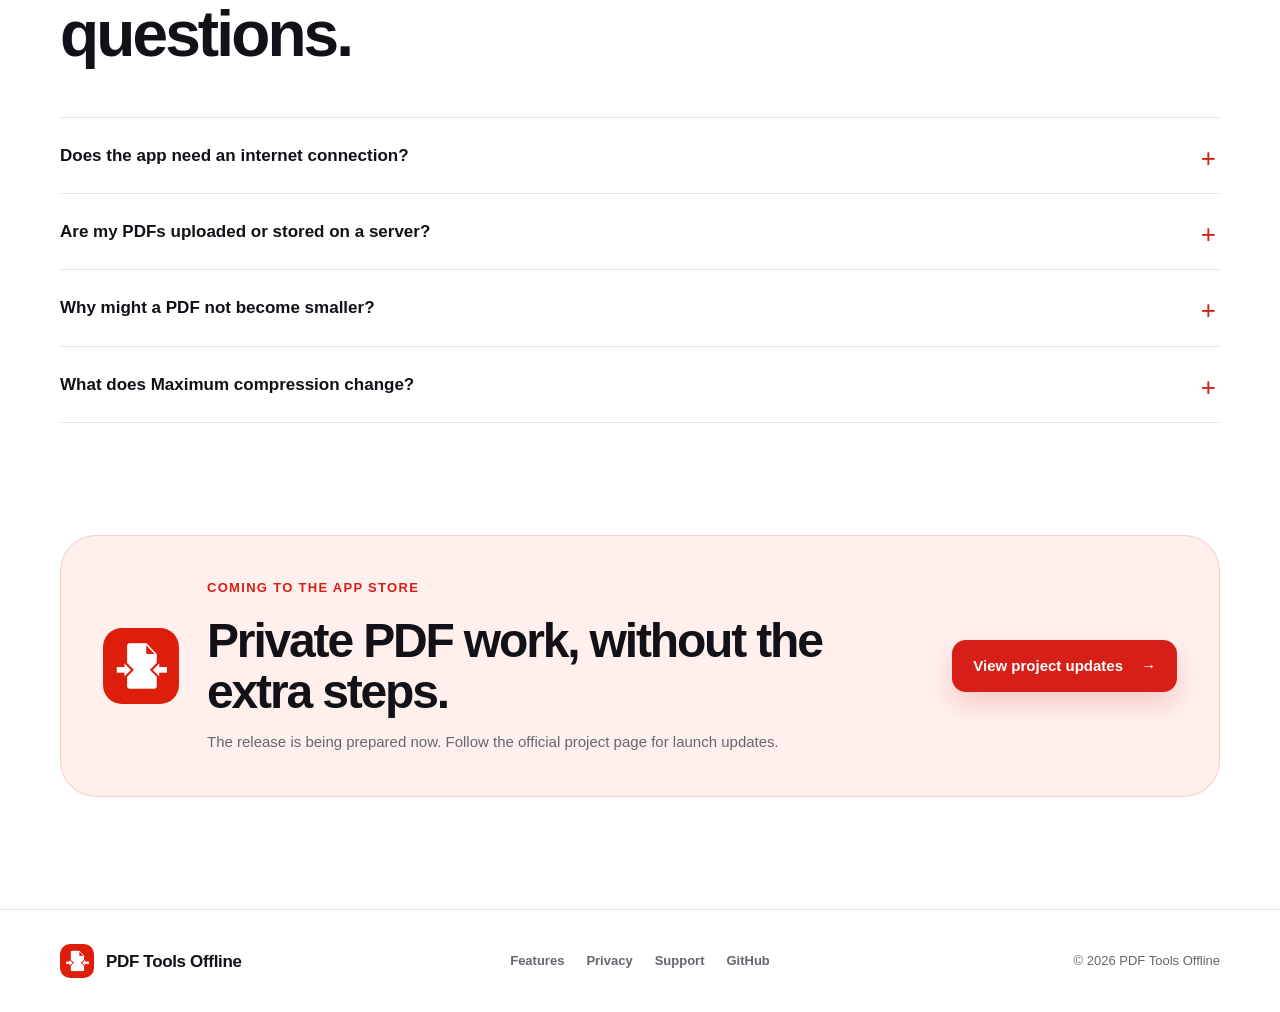
==== commit b1606835: "Polish production marketing site" ====
--- a/docs/index.html
+++ b/docs/index.html
@@ -4,18 +4,23 @@
   <meta charset="utf-8">
   <meta name="viewport" content="width=device-width, initial-scale=1">
   <meta name="theme-color" content="#d51f18">
-  <meta name="description" content="Ten private PDF tools for iPhone: compress, merge, organize, convert, extract, rotate, delete, and number pages. No uploads, accounts, or internet required.">
+  <meta name="description" content="Ten private PDF tools for iPhone and Mac: compress, merge, organize, convert, extract, rotate, delete, and number pages. No uploads, accounts, or internet required.">
+  <link rel="canonical" href="https://edman01.github.io/pdf-tools-offline/">
   <meta property="og:type" content="website">
+  <meta property="og:url" content="https://edman01.github.io/pdf-tools-offline/">
   <meta property="og:title" content="PDF Tools Offline">
-  <meta property="og:description" content="Ten private PDF tools for iPhone, built to work entirely offline.">
-  <meta property="og:image" content="assets/og.png">
+  <meta property="og:description" content="Ten private PDF tools for iPhone and Mac, built to work entirely offline.">
+  <meta property="og:image" content="https://edman01.github.io/pdf-tools-offline/assets/og-v2.jpg">
+  <meta property="og:image:width" content="1200">
+  <meta property="og:image:height" content="627">
+  <meta property="og:image:alt" content="PDF Tools Offline on iPhone with the message Private PDF tools for iPhone and Mac">
   <meta name="twitter:card" content="summary_large_image">
   <meta name="twitter:title" content="PDF Tools Offline">
-  <meta name="twitter:description" content="Private PDF tools for iPhone.">
-  <meta name="twitter:image" content="assets/og.png">
-  <title>PDF Tools Offline — Private PDF tools for iPhone</title>
-  <link rel="icon" href="assets/app-icon.png">
-  <link rel="apple-touch-icon" href="assets/app-icon.png">
+  <meta name="twitter:description" content="Private PDF tools for iPhone and Mac.">
+  <meta name="twitter:image" content="https://edman01.github.io/pdf-tools-offline/assets/og-v2.jpg">
+  <title>PDF Tools Offline — Private PDF tools for iPhone and Mac</title>
+  <link rel="icon" href="assets/app-icon-web.png">
+  <link rel="apple-touch-icon" href="assets/app-icon-web.png">
   <link rel="stylesheet" href="styles.css">
   <script src="script.js" defer></script>
 </head>
@@ -25,7 +30,7 @@
   <header class="site-header">
     <div class="shell header-inner">
       <a class="brand" href="index.html" aria-label="PDF Tools Offline home">
-        <img src="assets/app-icon.png" width="40" height="40" alt="">
+        <img src="assets/app-icon-web.png" width="40" height="40" alt="">
         <span>PDF Tools Offline</span>
       </a>
       <button class="menu-button" type="button" aria-expanded="false" aria-controls="site-nav">
@@ -36,6 +41,7 @@
         <a href="#features">Features</a>
         <a href="privacy.html">Privacy</a>
         <a href="support.html">Support</a>
+        <a href="https://github.com/edman01/pdf-tools-offline">GitHub</a>
       </nav>
     </div>
   </header>
@@ -44,12 +50,12 @@
     <section class="hero">
       <div class="shell hero-grid">
         <div class="hero-copy">
-          <p class="eyebrow"><span aria-hidden="true"></span> Private by design · Built for iPhone</p>
+          <p class="eyebrow"><span aria-hidden="true"></span> Private by design · For iPhone and Mac</p>
           <h1>Everyday PDF tools.<br><em>Entirely offline.</em></h1>
-          <p class="hero-lead">Compress, merge, organize, convert, and edit PDF pages without uploading a single file. Your documents stay on your iPhone from start to finish.</p>
+          <p class="hero-lead">Compress, merge, organize, convert, and edit PDF pages without uploading a single file. Your documents stay on your device from start to finish.</p>
           <div class="hero-actions">
             <a class="button button-primary" href="#features">Explore the tools <span aria-hidden="true">→</span></a>
-            <a class="button button-secondary" href="privacy.html">Read our privacy policy</a>
+            <span class="availability-label">App Store release in preparation</span>
           </div>
           <ul class="trust-list" aria-label="Product principles">
             <li>No account</li>
@@ -60,10 +66,10 @@
 
         <div class="hero-visual" aria-label="PDF Tools Offline beta screenshots">
           <div class="phone phone-back">
-            <img src="assets/beta-home.png" alt="PDF Tools Offline home screen with ten private PDF tools">
+            <img src="assets/beta-home.png" width="1206" height="2622" alt="PDF Tools Offline home screen with ten private PDF tools">
           </div>
           <div class="phone phone-front">
-            <img src="assets/beta-compress.png" alt="PDF compression level selection with estimated output sizes">
+            <img src="assets/beta-compress.png" width="1206" height="2622" alt="PDF compression level selection with estimated output sizes">
           </div>
           <div class="privacy-chip">
             <span class="shield" aria-hidden="true">✓</span>
@@ -207,7 +213,7 @@
       </div>
     </section>
 
-    <section class="section showcase">
+    <section id="showcase" class="section showcase">
       <div class="shell showcase-grid">
         <div class="showcase-copy">
           <p class="eyebrow">Real beta build</p>
@@ -220,11 +226,11 @@
         </div>
         <div class="screenshot-pair">
           <figure class="screenshot-card">
-            <img src="assets/beta-merge-order.png" alt="Merge screen showing two PDFs in drag-and-drop order" loading="lazy">
+            <img src="assets/beta-merge-order.png" width="1206" height="2622" alt="Merge screen showing two PDFs in drag-and-drop order" loading="lazy">
             <figcaption>Arrange files before export</figcaption>
           </figure>
           <figure class="screenshot-card screenshot-card-offset">
-            <img src="assets/beta-merge-result.png" alt="Successful merge result with two files and three pages" loading="lazy">
+            <img src="assets/beta-merge-result.png" width="1206" height="2622" alt="Successful merge result with two files and three pages" loading="lazy">
             <figcaption>Verify the final file and page count</figcaption>
           </figure>
         </div>
@@ -244,11 +250,11 @@
         </div>
         <div class="screenshot-pair">
           <figure class="screenshot-card">
-            <img src="assets/beta-extract-pages.png" alt="Extract Pages screen with four selectable PDF page thumbnails" loading="lazy">
+            <img src="assets/beta-extract-pages.png" width="1206" height="2622" alt="Extract Pages screen with four selectable PDF page thumbnails" loading="lazy">
             <figcaption>Select exact pages visually</figcaption>
           </figure>
           <figure class="screenshot-card screenshot-card-offset">
-            <img src="assets/beta-images-to-pdf.png" alt="Images to PDF screen with landscape and portrait images" loading="lazy">
+            <img src="assets/beta-images-to-pdf.png" width="1206" height="2622" alt="Images to PDF screen with landscape and portrait images" loading="lazy">
             <figcaption>Convert mixed image orientations cleanly</figcaption>
           </figure>
         </div>
@@ -258,13 +264,13 @@
     <section class="section settings-promo">
       <div class="shell settings-promo-grid">
         <figure class="screenshot-card settings-screenshot">
-          <img src="assets/beta-about.png" alt="About screen with app version, website, privacy, support, and GitHub links" loading="lazy">
-          <figcaption>App details and official links in one place</figcaption>
+          <img src="assets/beta-home.png" width="1206" height="2622" alt="PDF Tools Offline home screen with a clearly visible Settings button" loading="lazy">
+          <figcaption>Settings stays visible from the home screen</figcaption>
         </figure>
         <div class="settings-promo-copy">
           <p class="eyebrow">Clear and accountable</p>
           <h2>Privacy details are never buried.</h2>
-          <p>The settings button is always visible on the home screen. From there, the About page shows the installed version, offline processing status, privacy policy, support, website, and project source.</p>
+          <p>The settings button is always visible on the home screen. From there, the About page shows the installed version, offline processing status, privacy policy, support, website, and official GitHub project page.</p>
           <ul class="settings-points">
             <li><strong>Version at a glance</strong><span>Know exactly which build is installed.</span></li>
             <li><strong>Official destinations</strong><span>Website, privacy, support, and GitHub stay easy to find.</span></li>
@@ -281,7 +287,7 @@
           <h2>Your PDFs are not our business.</h2>
         </div>
         <div>
-          <p>PDF Tools Offline does not upload your documents, create an account, or include an analytics or tracking SDK. Processing happens locally using the capabilities already built into your iPhone.</p>
+          <p>PDF Tools Offline does not upload your documents, create an account, or include an analytics or tracking SDK. Processing happens locally using capabilities already built into your iPhone or Mac.</p>
           <a class="text-link text-link-light" href="privacy.html">See the full privacy policy <span aria-hidden="true">→</span></a>
         </div>
       </div>
@@ -300,7 +306,7 @@
           </details>
           <details>
             <summary>Are my PDFs uploaded or stored on a server?</summary>
-            <p>No. The app imports a working copy into its local sandbox and never uploads it. You decide where the finished PDF goes through the iOS share sheet.</p>
+            <p>No. The app imports a working copy into its local sandbox and never uploads it. You decide where the finished PDF goes when you save or share it.</p>
           </details>
           <details>
             <summary>Why might a PDF not become smaller?</summary>
@@ -316,12 +322,13 @@
 
     <section class="cta-section">
       <div class="shell cta-card">
-        <img src="assets/app-icon.png" width="76" height="76" alt="">
+        <img src="assets/app-icon-web.png" width="76" height="76" alt="">
         <div>
-          <p class="eyebrow">PDF Tools Offline</p>
+          <p class="eyebrow">Coming to the App Store</p>
           <h2>Private PDF work, without the extra steps.</h2>
-        </div>
-        <a class="button button-primary" href="support.html">View support <span aria-hidden="true">→</span></a>
+          <p class="cta-copy">The release is being prepared now. Follow the official project page for launch updates.</p>
+        </div>
+        <a class="button button-primary" href="https://github.com/edman01/pdf-tools-offline">View project updates <span aria-hidden="true">→</span></a>
       </div>
     </section>
   </main>
@@ -329,13 +336,14 @@
   <footer class="site-footer">
     <div class="shell footer-grid">
       <a class="brand footer-brand" href="index.html">
-        <img src="assets/app-icon.png" width="34" height="34" alt="">
+        <img src="assets/app-icon-web.png" width="34" height="34" alt="">
         <span>PDF Tools Offline</span>
       </a>
       <nav aria-label="Footer navigation">
         <a href="index.html#features">Features</a>
         <a href="privacy.html">Privacy</a>
         <a href="support.html">Support</a>
+        <a href="https://github.com/edman01/pdf-tools-offline">GitHub</a>
       </nav>
       <p>© <span data-current-year>2026</span> PDF Tools Offline</p>
     </div>
--- a/docs/styles.css
+++ b/docs/styles.css
@@ -0,0 +1,1277 @@
+:root {
+  --red: #d51f18;
+  --red-dark: #ab1712;
+  --red-soft: #fff0ee;
+  --ink: #121118;
+  --muted: #666570;
+  --line: #e5e2e1;
+  --paper: #ffffff;
+  --wash: #faf8f7;
+  --radius-sm: 14px;
+  --radius-md: 24px;
+  --radius-lg: 36px;
+  --shadow: 0 20px 60px rgba(56, 28, 22, 0.09);
+  --shell: min(1160px, calc(100vw - 40px));
+}
+
+* {
+  box-sizing: border-box;
+}
+
+html {
+  scroll-behavior: smooth;
+}
+
+body {
+  margin: 0;
+  color: var(--ink);
+  background: var(--paper);
+  font-family: -apple-system, BlinkMacSystemFont, "SF Pro Display", "Segoe UI", sans-serif;
+  font-size: 17px;
+  line-height: 1.6;
+  text-rendering: optimizeLegibility;
+  -webkit-font-smoothing: antialiased;
+}
+
+img {
+  display: block;
+  max-width: 100%;
+}
+
+a {
+  color: inherit;
+  text-decoration-thickness: 1px;
+  text-underline-offset: 4px;
+}
+
+button,
+a {
+  -webkit-tap-highlight-color: transparent;
+}
+
+.shell {
+  width: var(--shell);
+  margin-inline: auto;
+}
+
+.sr-only {
+  position: absolute;
+  width: 1px;
+  height: 1px;
+  padding: 0;
+  margin: -1px;
+  overflow: hidden;
+  clip: rect(0, 0, 0, 0);
+  white-space: nowrap;
+  border: 0;
+}
+
+.skip-link {
+  position: fixed;
+  z-index: 1000;
+  top: 10px;
+  left: 10px;
+  padding: 10px 14px;
+  color: #fff;
+  background: var(--ink);
+  border-radius: 8px;
+  transform: translateY(-150%);
+}
+
+.skip-link:focus {
+  transform: translateY(0);
+}
+
+.site-header {
+  position: sticky;
+  z-index: 50;
+  top: 0;
+  background: rgba(255, 255, 255, 0.92);
+  border-bottom: 1px solid rgba(229, 226, 225, 0.8);
+  backdrop-filter: blur(18px);
+}
+
+.header-inner {
+  min-height: 76px;
+  display: flex;
+  align-items: center;
+  justify-content: space-between;
+  gap: 30px;
+}
+
+.brand {
+  display: inline-flex;
+  align-items: center;
+  gap: 12px;
+  color: var(--ink);
+  font-weight: 750;
+  letter-spacing: -0.02em;
+  text-decoration: none;
+}
+
+.brand img {
+  border-radius: 10px;
+}
+
+.site-nav {
+  display: flex;
+  align-items: center;
+  gap: 32px;
+}
+
+.site-nav a {
+  color: var(--muted);
+  font-size: 15px;
+  font-weight: 650;
+  text-decoration: none;
+}
+
+.site-nav a:hover,
+.site-nav a:focus-visible,
+.site-nav a[aria-current="page"] {
+  color: var(--red);
+}
+
+.menu-button {
+  display: none;
+  width: 44px;
+  height: 44px;
+  padding: 10px;
+  border: 0;
+  border-radius: 12px;
+  background: var(--wash);
+}
+
+.menu-button span:not(.sr-only) {
+  display: block;
+  height: 2px;
+  margin: 5px 0;
+  background: var(--ink);
+  border-radius: 2px;
+}
+
+.hero {
+  overflow: hidden;
+  padding: 104px 0 96px;
+  background:
+    linear-gradient(110deg, rgba(255, 240, 238, 0.7), rgba(255, 255, 255, 0) 42%),
+    var(--paper);
+}
+
+.hero-grid {
+  display: grid;
+  grid-template-columns: minmax(0, 0.92fr) minmax(440px, 1.08fr);
+  align-items: center;
+  gap: 72px;
+}
+
+.eyebrow {
+  margin: 0 0 16px;
+  color: var(--red);
+  font-size: 13px;
+  font-weight: 800;
+  letter-spacing: 0.1em;
+  text-transform: uppercase;
+}
+
+.hero .eyebrow {
+  display: inline-flex;
+  align-items: center;
+  gap: 10px;
+}
+
+.hero .eyebrow span {
+  width: 8px;
+  height: 8px;
+  border-radius: 999px;
+  background: var(--red);
+  box-shadow: 0 0 0 5px var(--red-soft);
+}
+
+h1,
+h2,
+h3,
+p {
+  overflow-wrap: break-word;
+}
+
+h1,
+h2,
+h3 {
+  margin-top: 0;
+  line-height: 1.08;
+  letter-spacing: -0.045em;
+}
+
+.hero h1 {
+  max-width: 690px;
+  margin-bottom: 26px;
+  font-size: clamp(56px, 6.2vw, 88px);
+}
+
+.hero h1 em {
+  color: var(--red);
+  font-style: normal;
+}
+
+.hero-lead {
+  max-width: 620px;
+  margin: 0;
+  color: var(--muted);
+  font-size: 20px;
+  line-height: 1.65;
+}
+
+.hero-actions {
+  display: flex;
+  flex-wrap: wrap;
+  gap: 12px;
+  margin-top: 34px;
+}
+
+.button {
+  min-height: 52px;
+  display: inline-flex;
+  align-items: center;
+  justify-content: center;
+  gap: 18px;
+  padding: 13px 20px;
+  border: 1px solid transparent;
+  border-radius: var(--radius-sm);
+  font-size: 15px;
+  font-weight: 750;
+  text-decoration: none;
+  transition: transform 160ms ease, background-color 160ms ease, border-color 160ms ease;
+}
+
+.button:hover {
+  transform: translateY(-2px);
+}
+
+.button:focus-visible,
+.menu-button:focus-visible,
+.site-nav a:focus-visible,
+.brand:focus-visible,
+.text-link:focus-visible,
+summary:focus-visible {
+  outline: 3px solid rgba(213, 31, 24, 0.28);
+  outline-offset: 4px;
+}
+
+.button-primary {
+  color: #fff;
+  background: var(--red);
+  box-shadow: 0 12px 24px rgba(213, 31, 24, 0.18);
+}
+
+.button-primary:hover {
+  background: var(--red-dark);
+}
+
+.button-secondary {
+  color: var(--ink);
+  background: #fff;
+  border-color: var(--line);
+}
+
+.availability-label {
+  min-height: 52px;
+  display: inline-flex;
+  align-items: center;
+  padding: 13px 2px;
+  color: var(--muted);
+  font-size: 14px;
+  font-weight: 700;
+}
+
+.trust-list {
+  display: flex;
+  flex-wrap: wrap;
+  gap: 10px 24px;
+  margin: 28px 0 0;
+  padding: 0;
+  color: var(--muted);
+  font-size: 14px;
+  font-weight: 650;
+  list-style: none;
+}
+
+.trust-list li::before {
+  content: "✓";
+  margin-right: 8px;
+  color: var(--red);
+}
+
+.hero-visual {
+  position: relative;
+  min-height: 660px;
+}
+
+.phone {
+  position: absolute;
+  overflow: hidden;
+  width: 300px;
+  padding: 8px;
+  background: #151419;
+  border: 1px solid rgba(18, 17, 24, 0.8);
+  border-radius: 48px;
+  box-shadow: 0 38px 80px rgba(35, 19, 15, 0.2);
+}
+
+.phone img {
+  width: 100%;
+  border-radius: 40px;
+}
+
+.phone-back {
+  top: 5px;
+  left: 5px;
+  transform: rotate(-5deg);
+}
+
+.phone-front {
+  right: 0;
+  bottom: -48px;
+  transform: rotate(4deg);
+}
+
+.privacy-chip {
+  position: absolute;
+  z-index: 4;
+  right: 170px;
+  bottom: 62px;
+  display: flex;
+  align-items: center;
+  gap: 12px;
+  padding: 13px 16px;
+  background: #fff;
+  border: 1px solid var(--line);
+  border-radius: 18px;
+  box-shadow: var(--shadow);
+}
+
+.privacy-chip .shield {
+  display: grid;
+  width: 34px;
+  height: 34px;
+  place-items: center;
+  color: #fff;
+  background: var(--red);
+  border-radius: 10px 10px 14px 14px;
+  font-weight: 900;
+}
+
+.privacy-chip span:last-child {
+  display: grid;
+}
+
+.privacy-chip strong {
+  font-size: 13px;
+}
+
+.privacy-chip small {
+  color: var(--muted);
+  font-size: 11px;
+}
+
+.proof-strip {
+  background: var(--ink);
+}
+
+.proof-grid {
+  display: grid;
+  grid-template-columns: repeat(3, 1fr);
+  color: #fff;
+}
+
+.proof-grid div {
+  display: flex;
+  align-items: baseline;
+  justify-content: center;
+  gap: 12px;
+  padding: 28px;
+  border-right: 1px solid rgba(255, 255, 255, 0.12);
+}
+
+.proof-grid div:last-child {
+  border-right: 0;
+}
+
+.proof-grid strong {
+  font-size: 28px;
+}
+
+.proof-grid span {
+  color: rgba(255, 255, 255, 0.66);
+  font-size: 14px;
+}
+
+.section {
+  padding: 112px 0;
+}
+
+.section-heading {
+  max-width: 720px;
+  margin-bottom: 48px;
+}
+
+.section-heading h2,
+.showcase h2,
+.privacy-section h2,
+.cta-card h2,
+.support-hero h1,
+.legal-aside h1 {
+  margin-bottom: 18px;
+  font-size: clamp(40px, 5vw, 64px);
+}
+
+.section-heading > p:last-child,
+.showcase-copy > p,
+.privacy-grid > div > p,
+.support-hero p {
+  margin: 0;
+  color: var(--muted);
+  font-size: 19px;
+}
+
+.feature-grid {
+  display: grid;
+  grid-template-columns: repeat(2, 1fr);
+  gap: 18px;
+}
+
+.feature-card {
+  position: relative;
+  padding: 32px;
+  background: var(--wash);
+  border: 1px solid var(--line);
+  border-radius: var(--radius-md);
+}
+
+.feature-card-accent {
+  background: var(--red-soft);
+  border-color: rgba(213, 31, 24, 0.18);
+}
+
+.feature-icon {
+  display: grid;
+  width: 54px;
+  height: 54px;
+  margin-bottom: 42px;
+  place-items: center;
+  color: var(--red);
+  background: #fff;
+  border: 1px solid rgba(213, 31, 24, 0.12);
+  border-radius: 16px;
+  font-size: 25px;
+  font-weight: 800;
+}
+
+.feature-number {
+  position: absolute;
+  top: 32px;
+  right: 32px;
+  margin: 0;
+  color: #a7a3a1;
+  font-size: 12px;
+  font-weight: 800;
+  letter-spacing: 0.12em;
+}
+
+.feature-card h3 {
+  margin-bottom: 14px;
+  font-size: 28px;
+}
+
+.feature-card > p {
+  color: var(--muted);
+}
+
+.feature-card ul {
+  margin: 24px 0 0;
+  padding: 22px 0 0;
+  border-top: 1px solid rgba(18, 17, 24, 0.09);
+  list-style: none;
+}
+
+.feature-card li {
+  position: relative;
+  padding: 5px 0 5px 24px;
+  color: #44424a;
+  font-size: 14px;
+}
+
+.feature-card li::before {
+  content: "✓";
+  position: absolute;
+  left: 0;
+  color: var(--red);
+  font-weight: 900;
+}
+
+.showcase {
+  overflow: hidden;
+  background: var(--wash);
+}
+
+.showcase-grid {
+  display: grid;
+  grid-template-columns: 0.8fr 1.2fr;
+  align-items: center;
+  gap: 80px;
+}
+
+.tested-note {
+  display: flex;
+  gap: 14px;
+  margin-top: 34px;
+  padding-top: 26px;
+  border-top: 1px solid var(--line);
+}
+
+.tested-note > span {
+  flex: 0 0 auto;
+  display: grid;
+  width: 36px;
+  height: 36px;
+  place-items: center;
+  color: #fff;
+  background: var(--red);
+  border-radius: 50%;
+  font-weight: 900;
+}
+
+.tested-note p {
+  margin: 0;
+  color: var(--muted);
+  font-size: 14px;
+}
+
+.tested-note strong {
+  color: var(--ink);
+}
+
+.screenshot-pair {
+  display: grid;
+  grid-template-columns: repeat(2, minmax(0, 1fr));
+  gap: 22px;
+}
+
+.screenshot-card {
+  margin: 0;
+}
+
+.screenshot-card img {
+  overflow: hidden;
+  border: 8px solid #17161b;
+  border-radius: 36px;
+  box-shadow: var(--shadow);
+}
+
+.screenshot-card-offset {
+  transform: translateY(56px);
+}
+
+.screenshot-card figcaption {
+  padding: 14px 6px 0;
+  color: var(--muted);
+  font-size: 13px;
+  text-align: center;
+}
+
+.settings-promo {
+  overflow: hidden;
+  background:
+    radial-gradient(circle at 18% 30%, rgba(213, 31, 24, 0.08), transparent 32%),
+    var(--paper);
+}
+
+.settings-promo-grid {
+  display: grid;
+  grid-template-columns: minmax(260px, 0.72fr) minmax(0, 1.28fr);
+  align-items: center;
+  gap: 100px;
+}
+
+.settings-screenshot {
+  width: min(100%, 330px);
+  justify-self: center;
+}
+
+.settings-promo-copy {
+  max-width: 680px;
+}
+
+.settings-promo-copy h2 {
+  margin-bottom: 20px;
+  font-size: clamp(40px, 5vw, 64px);
+}
+
+.settings-promo-copy > p:not(.eyebrow) {
+  margin: 0;
+  color: var(--muted);
+  font-size: 19px;
+}
+
+.settings-points {
+  display: grid;
+  gap: 0;
+  margin: 34px 0 0;
+  padding: 0;
+  border-top: 1px solid var(--line);
+  list-style: none;
+}
+
+.settings-points li {
+  display: grid;
+  grid-template-columns: minmax(160px, 0.7fr) 1fr;
+  gap: 24px;
+  padding: 18px 0;
+  border-bottom: 1px solid var(--line);
+}
+
+.settings-points strong {
+  color: var(--ink);
+  font-size: 15px;
+}
+
+.settings-points span {
+  color: var(--muted);
+  font-size: 14px;
+}
+
+.privacy-section {
+  color: #fff;
+  background: var(--red);
+}
+
+.privacy-grid {
+  display: grid;
+  grid-template-columns: 0.9fr 1.1fr;
+  align-items: start;
+  gap: 80px;
+}
+
+.privacy-section h2 {
+  margin-bottom: 0;
+}
+
+.privacy-grid > div > p {
+  color: rgba(255, 255, 255, 0.83);
+}
+
+.eyebrow-light {
+  color: rgba(255, 255, 255, 0.75);
+}
+
+.text-link {
+  color: var(--red);
+  font-weight: 750;
+}
+
+.text-link-light {
+  display: inline-block;
+  margin-top: 24px;
+  color: #fff;
+}
+
+.faq-list {
+  border-top: 1px solid var(--line);
+}
+
+details {
+  border-bottom: 1px solid var(--line);
+}
+
+summary {
+  position: relative;
+  padding: 24px 48px 24px 0;
+  cursor: pointer;
+  font-weight: 750;
+  list-style: none;
+}
+
+summary::-webkit-details-marker {
+  display: none;
+}
+
+summary::after {
+  content: "+";
+  position: absolute;
+  top: 20px;
+  right: 4px;
+  color: var(--red);
+  font-size: 26px;
+  font-weight: 400;
+}
+
+details[open] summary::after {
+  content: "−";
+}
+
+details p {
+  max-width: 820px;
+  margin: 0;
+  padding: 0 48px 24px 0;
+  color: var(--muted);
+}
+
+.cta-section {
+  padding: 0 0 112px;
+}
+
+.cta-card {
+  display: grid;
+  grid-template-columns: auto 1fr auto;
+  align-items: center;
+  gap: 28px;
+  padding: 42px;
+  background: var(--red-soft);
+  border: 1px solid rgba(213, 31, 24, 0.16);
+  border-radius: var(--radius-lg);
+}
+
+.cta-card img {
+  border-radius: 19px;
+}
+
+.cta-card h2 {
+  max-width: 640px;
+  margin: 0;
+  font-size: clamp(32px, 4vw, 48px);
+}
+
+.cta-copy {
+  max-width: 620px;
+  margin: 12px 0 0;
+  color: var(--muted);
+  font-size: 15px;
+}
+
+.site-footer {
+  padding: 34px 0;
+  border-top: 1px solid var(--line);
+}
+
+.footer-grid {
+  display: grid;
+  grid-template-columns: 1fr auto 1fr;
+  align-items: center;
+  gap: 30px;
+}
+
+.site-footer nav {
+  display: flex;
+  gap: 22px;
+}
+
+.site-footer nav a {
+  color: var(--muted);
+  font-size: 13px;
+  font-weight: 650;
+  text-decoration: none;
+}
+
+.site-footer p {
+  margin: 0;
+  color: var(--muted);
+  font-size: 13px;
+  text-align: right;
+}
+
+.legal-main {
+  padding: 88px 0 112px;
+}
+
+.legal-layout {
+  display: grid;
+  grid-template-columns: 270px minmax(0, 760px);
+  justify-content: space-between;
+  gap: 90px;
+}
+
+.legal-aside {
+  position: sticky;
+  top: 114px;
+  align-self: start;
+}
+
+.legal-aside h1 {
+  font-size: 42px;
+}
+
+.legal-aside > p:not(.eyebrow) {
+  color: var(--muted);
+  font-size: 13px;
+}
+
+.legal-aside nav {
+  display: grid;
+  gap: 7px;
+  margin-top: 30px;
+}
+
+.legal-aside nav a {
+  color: var(--muted);
+  font-size: 14px;
+  text-decoration: none;
+}
+
+.legal-aside nav a:hover {
+  color: var(--red);
+}
+
+.legal-content section {
+  padding: 0 0 54px;
+  scroll-margin-top: 110px;
+}
+
+.legal-content h2,
+.support-content h2 {
+  margin-bottom: 18px;
+  font-size: 34px;
+}
+
+.legal-content p {
+  color: #4e4c55;
+}
+
+.privacy-summary {
+  display: grid;
+  grid-template-columns: repeat(3, 1fr);
+  gap: 10px;
+  margin-bottom: 32px;
+}
+
+.privacy-summary p {
+  display: grid;
+  gap: 5px;
+  margin: 0;
+  padding: 18px;
+  background: var(--red-soft);
+  border-radius: var(--radius-sm);
+}
+
+.privacy-summary strong {
+  color: var(--red);
+  font-size: 14px;
+}
+
+.privacy-summary span {
+  color: var(--muted);
+  font-size: 12px;
+  line-height: 1.5;
+}
+
+.legal-callout {
+  margin-top: 26px;
+  padding: 24px;
+  background: var(--wash);
+  border-left: 4px solid var(--red);
+  border-radius: 0 var(--radius-sm) var(--radius-sm) 0;
+}
+
+.legal-callout p {
+  margin-bottom: 0;
+}
+
+.support-hero {
+  padding: 96px 0 88px;
+  background: var(--red-soft);
+  border-bottom: 1px solid rgba(213, 31, 24, 0.1);
+}
+
+.support-hero-inner {
+  max-width: 760px;
+  text-align: center;
+}
+
+.support-hero h1 {
+  margin-bottom: 16px;
+}
+
+.support-section {
+  padding-bottom: 40px;
+}
+
+.support-grid {
+  display: grid;
+  grid-template-columns: repeat(2, 1fr);
+  gap: 18px;
+}
+
+.support-card {
+  padding: 28px;
+  background: #fff;
+  border: 1px solid var(--line);
+  border-radius: var(--radius-md);
+  box-shadow: 0 12px 40px rgba(56, 28, 22, 0.05);
+}
+
+.support-card > span {
+  display: grid;
+  width: 50px;
+  height: 50px;
+  margin-bottom: 28px;
+  place-items: center;
+  color: var(--red);
+  background: var(--red-soft);
+  border-radius: 14px;
+  font-size: 24px;
+  font-weight: 800;
+}
+
+.support-card h2 {
+  margin-bottom: 12px;
+  font-size: 25px;
+}
+
+.support-card p {
+  color: var(--muted);
+  font-size: 15px;
+}
+
+.support-card a {
+  color: var(--red);
+  font-size: 14px;
+  font-weight: 750;
+}
+
+.support-answers {
+  padding-top: 56px;
+}
+
+.support-columns {
+  display: grid;
+  grid-template-columns: 230px minmax(0, 780px);
+  justify-content: space-between;
+  gap: 70px;
+}
+
+.support-toc {
+  position: sticky;
+  top: 114px;
+  align-self: start;
+  display: grid;
+  gap: 8px;
+}
+
+.support-toc p {
+  margin: 0 0 8px;
+  font-size: 13px;
+  font-weight: 800;
+  text-transform: uppercase;
+}
+
+.support-toc a {
+  color: var(--muted);
+  font-size: 14px;
+  text-decoration: none;
+}
+
+.support-content > section {
+  padding: 0 0 72px;
+  scroll-margin-top: 110px;
+}
+
+.support-content details p {
+  font-size: 15px;
+}
+
+.contact-panel {
+  display: grid;
+  grid-template-columns: 1fr auto;
+  align-items: center;
+  gap: 30px;
+  padding: 34px !important;
+  background: var(--red-soft);
+  border: 1px solid rgba(213, 31, 24, 0.15);
+  border-radius: var(--radius-md);
+}
+
+.contact-panel h2 {
+  margin-bottom: 10px;
+}
+
+.contact-panel p {
+  color: var(--muted);
+  font-size: 15px;
+}
+
+.contact-panel .privacy-warning {
+  margin-bottom: 0;
+  font-size: 13px;
+}
+
+[aria-disabled="true"] {
+  cursor: not-allowed;
+  opacity: 0.58;
+}
+
+@media (max-width: 980px) {
+  .hero {
+    padding-top: 80px;
+  }
+
+  .hero-grid,
+  .showcase-grid,
+  .settings-promo-grid,
+  .privacy-grid {
+    grid-template-columns: 1fr;
+  }
+
+  .hero-grid {
+    gap: 50px;
+  }
+
+  .hero-copy {
+    max-width: 760px;
+  }
+
+  .hero-visual {
+    width: min(620px, 100%);
+    margin-inline: auto;
+  }
+
+  .feature-grid {
+    grid-template-columns: 1fr;
+  }
+
+  .feature-card {
+    padding-right: 110px;
+  }
+
+  .showcase-copy {
+    max-width: 680px;
+  }
+
+  .settings-promo-grid {
+    gap: 54px;
+  }
+
+  .settings-promo-copy {
+    grid-row: 1;
+  }
+
+  .privacy-grid {
+    gap: 30px;
+  }
+
+  .legal-layout,
+  .support-columns {
+    grid-template-columns: 1fr;
+    gap: 50px;
+  }
+
+  .legal-aside,
+  .support-toc {
+    position: static;
+  }
+
+  .legal-aside nav,
+  .support-toc {
+    display: flex;
+    flex-wrap: wrap;
+    gap: 8px 18px;
+  }
+
+  .support-grid {
+    grid-template-columns: 1fr;
+  }
+}
+
+@media (max-width: 720px) {
+  :root {
+    --shell: min(100% - 32px, 1160px);
+  }
+
+  body {
+    font-size: 16px;
+  }
+
+  .header-inner {
+    min-height: 68px;
+  }
+
+  .brand {
+    font-size: 14px;
+  }
+
+  .brand img {
+    width: 34px;
+    height: 34px;
+  }
+
+  .menu-button {
+    display: block;
+  }
+
+  .site-nav {
+    position: absolute;
+    top: 68px;
+    right: 16px;
+    left: 16px;
+    display: none;
+    align-items: stretch;
+    gap: 0;
+    padding: 8px;
+    background: #fff;
+    border: 1px solid var(--line);
+    border-radius: 16px;
+    box-shadow: var(--shadow);
+  }
+
+  .site-nav.is-open {
+    display: grid;
+  }
+
+  .site-nav a {
+    padding: 12px;
+    border-radius: 10px;
+  }
+
+  .site-nav a:hover {
+    background: var(--red-soft);
+  }
+
+  .hero {
+    padding: 64px 0 72px;
+  }
+
+  .hero h1 {
+    font-size: clamp(46px, 14vw, 70px);
+  }
+
+  .hero-lead {
+    font-size: 18px;
+  }
+
+  .hero-actions {
+    display: grid;
+  }
+
+  .hero-visual {
+    min-height: 520px;
+  }
+
+  .phone {
+    width: 235px;
+    padding: 6px;
+    border-radius: 38px;
+  }
+
+  .phone img {
+    border-radius: 32px;
+  }
+
+  .phone-back {
+    left: -14px;
+  }
+
+  .phone-front {
+    right: -14px;
+    bottom: -20px;
+  }
+
+  .privacy-chip {
+    right: 82px;
+    bottom: 16px;
+  }
+
+  .proof-grid {
+    grid-template-columns: 1fr;
+  }
+
+  .proof-grid div {
+    justify-content: space-between;
+    border-right: 0;
+    border-bottom: 1px solid rgba(255, 255, 255, 0.12);
+  }
+
+  .proof-grid div:last-child {
+    border-bottom: 0;
+  }
+
+  .section {
+    padding: 80px 0;
+  }
+
+  .section-heading h2,
+  .showcase h2,
+  .settings-promo-copy h2,
+  .privacy-section h2,
+  .support-hero h1 {
+    font-size: 42px;
+  }
+
+  .feature-card {
+    padding: 26px;
+  }
+
+  .feature-icon {
+    margin-bottom: 34px;
+  }
+
+  .screenshot-pair {
+    gap: 12px;
+  }
+
+  .screenshot-card img {
+    border-width: 5px;
+    border-radius: 24px;
+  }
+
+  .screenshot-card-offset {
+    transform: translateY(34px);
+  }
+
+  .settings-screenshot {
+    width: min(82%, 290px);
+  }
+
+  .settings-points li {
+    grid-template-columns: 1fr;
+    gap: 3px;
+  }
+
+  .cta-card,
+  .contact-panel {
+    grid-template-columns: 1fr;
+    padding: 28px;
+  }
+
+  .cta-card img {
+    width: 64px;
+    height: 64px;
+  }
+
+  .footer-grid {
+    grid-template-columns: 1fr;
+    justify-items: start;
+  }
+
+  .site-footer p {
+    text-align: left;
+  }
+
+  .legal-main {
+    padding-top: 64px;
+  }
+
+  .privacy-summary {
+    grid-template-columns: 1fr;
+  }
+
+  .support-hero {
+    padding: 72px 0 66px;
+  }
+}
+
+@media (prefers-reduced-motion: reduce) {
+  *,
+  *::before,
+  *::after {
+    scroll-behavior: auto !important;
+    transition-duration: 0.01ms !important;
+  }
+}
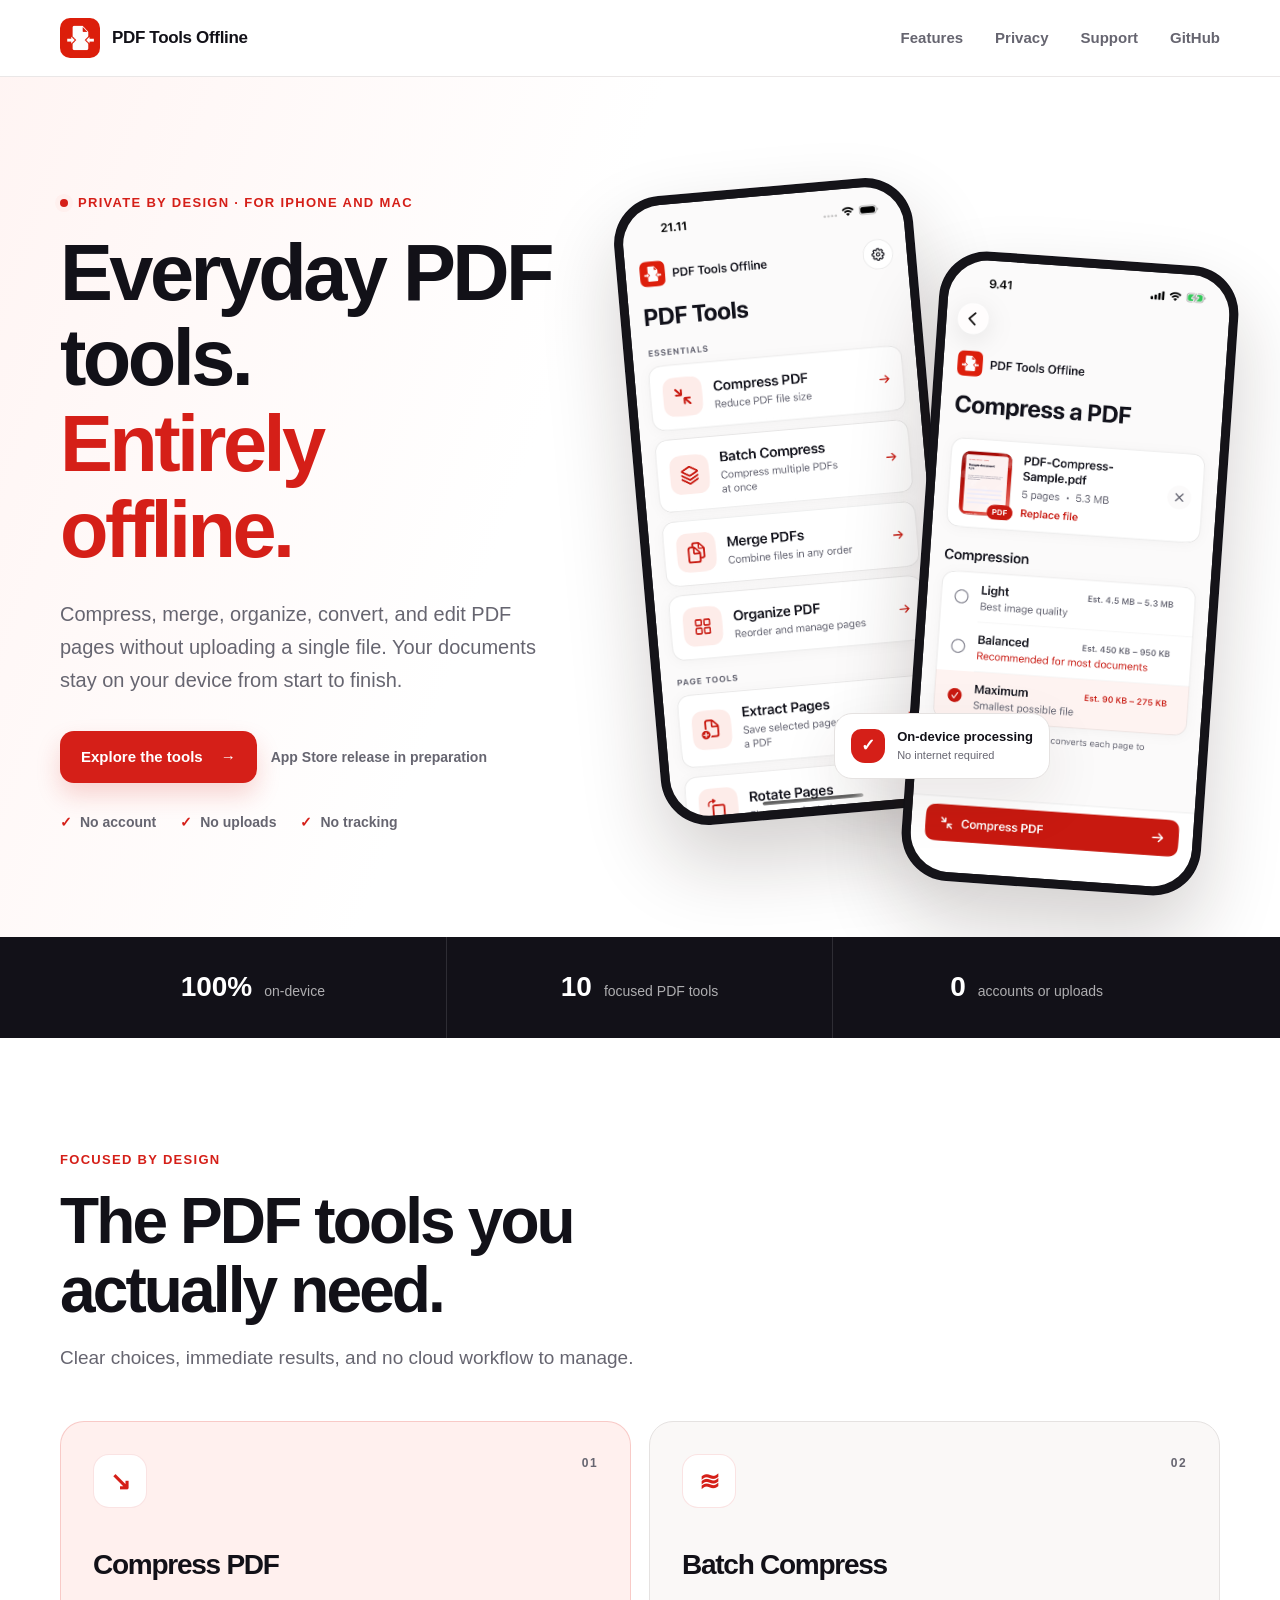
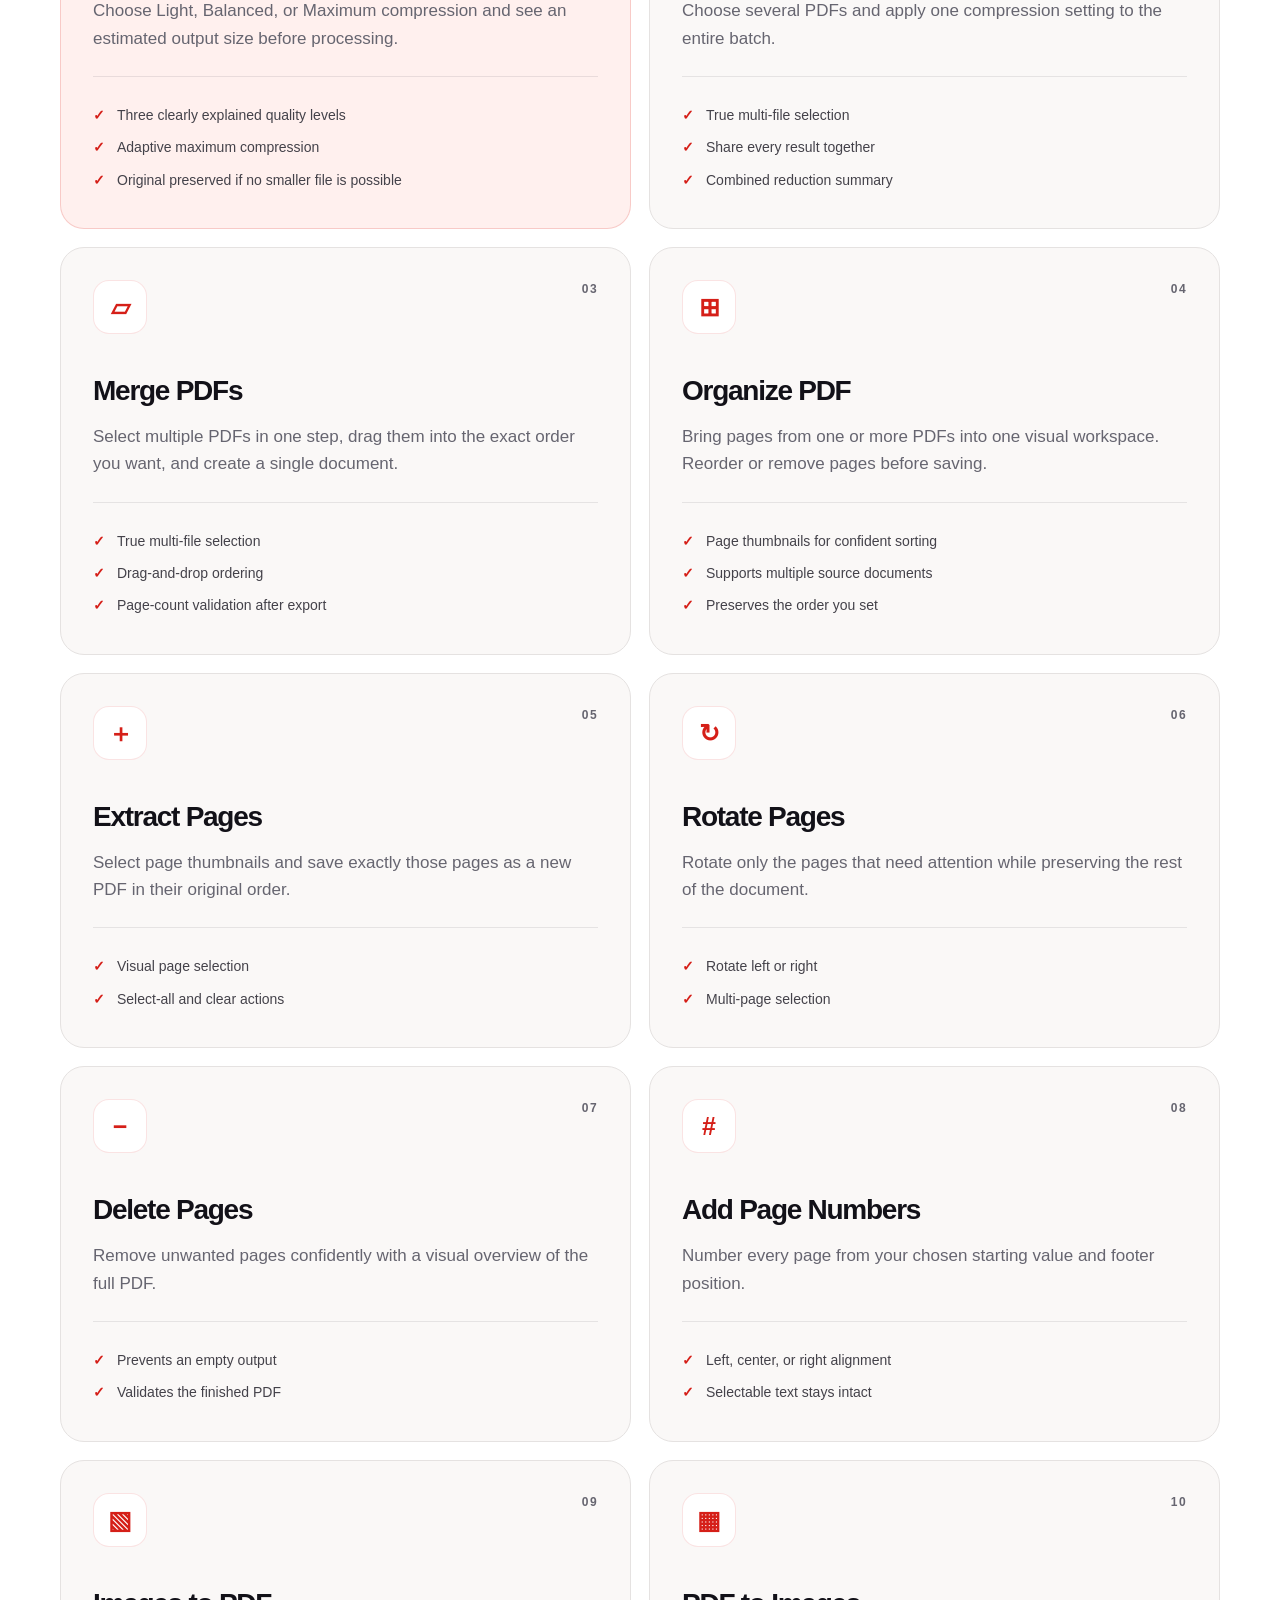
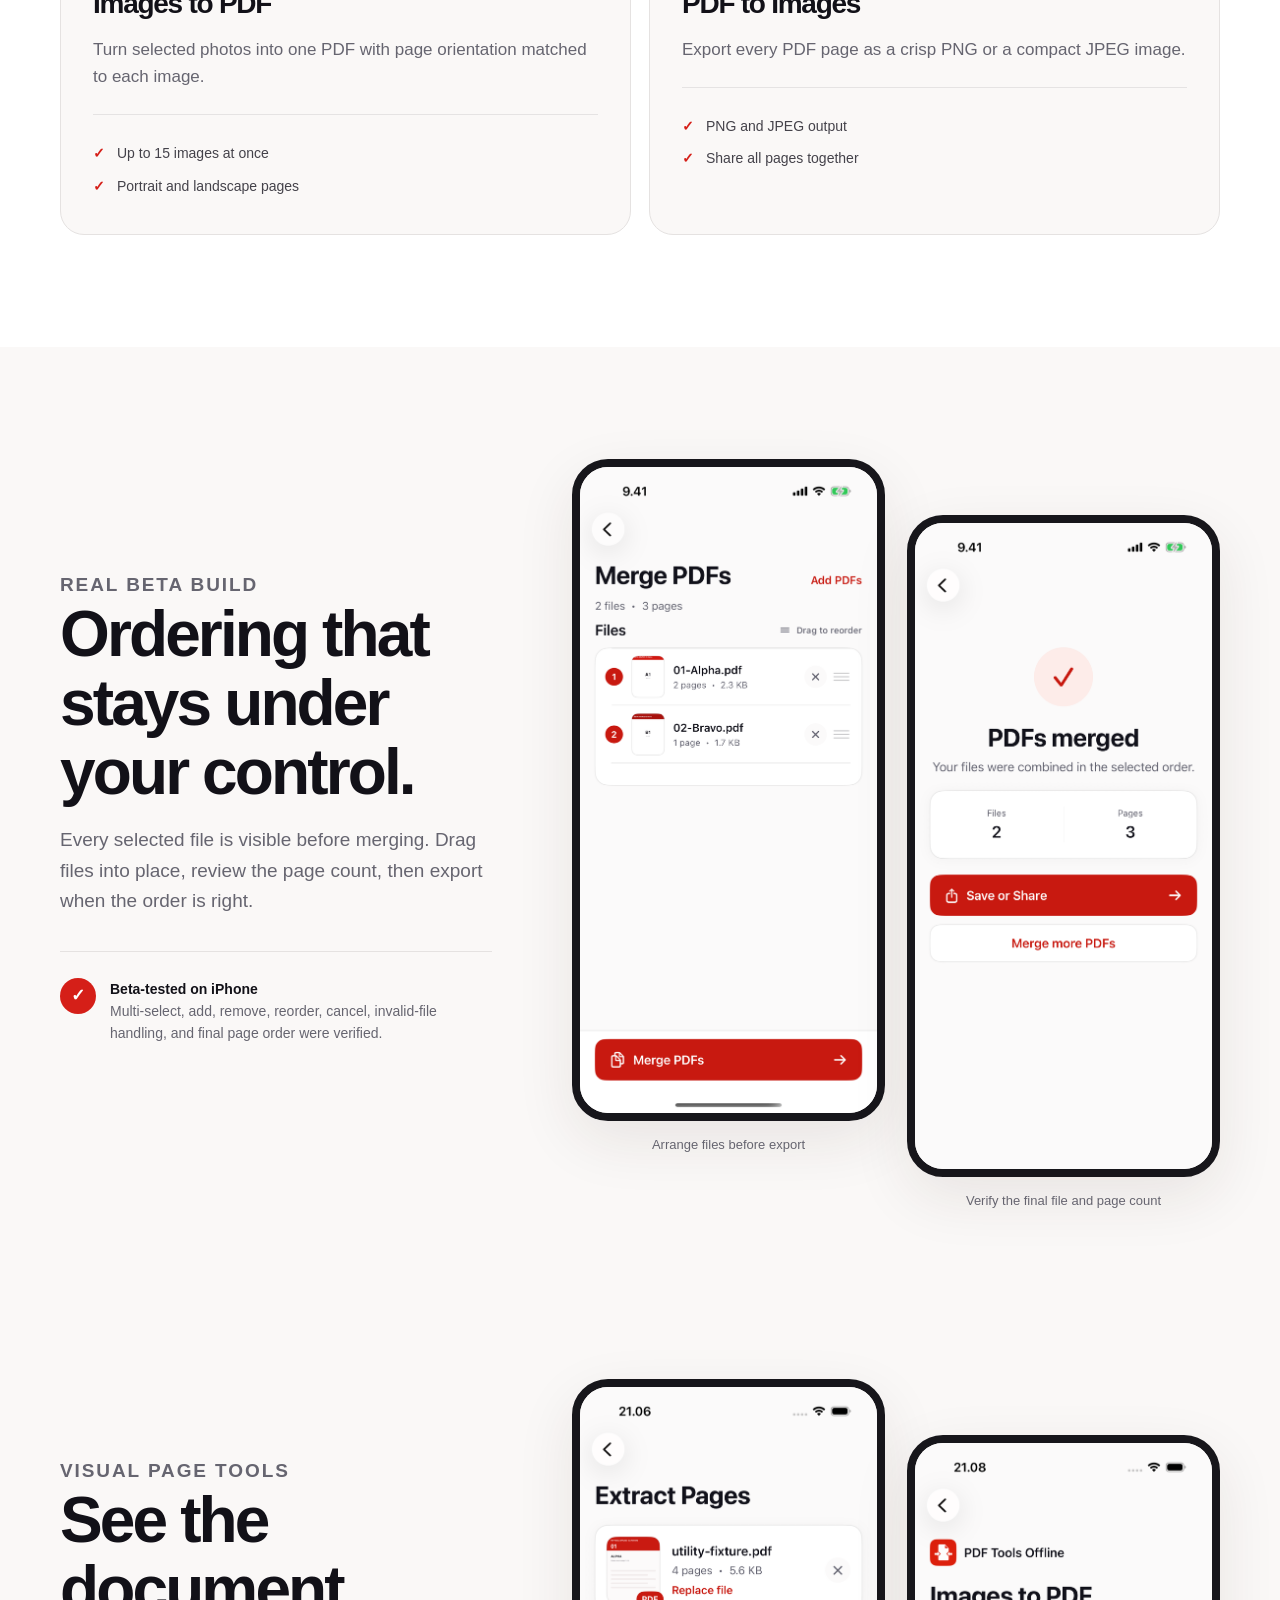
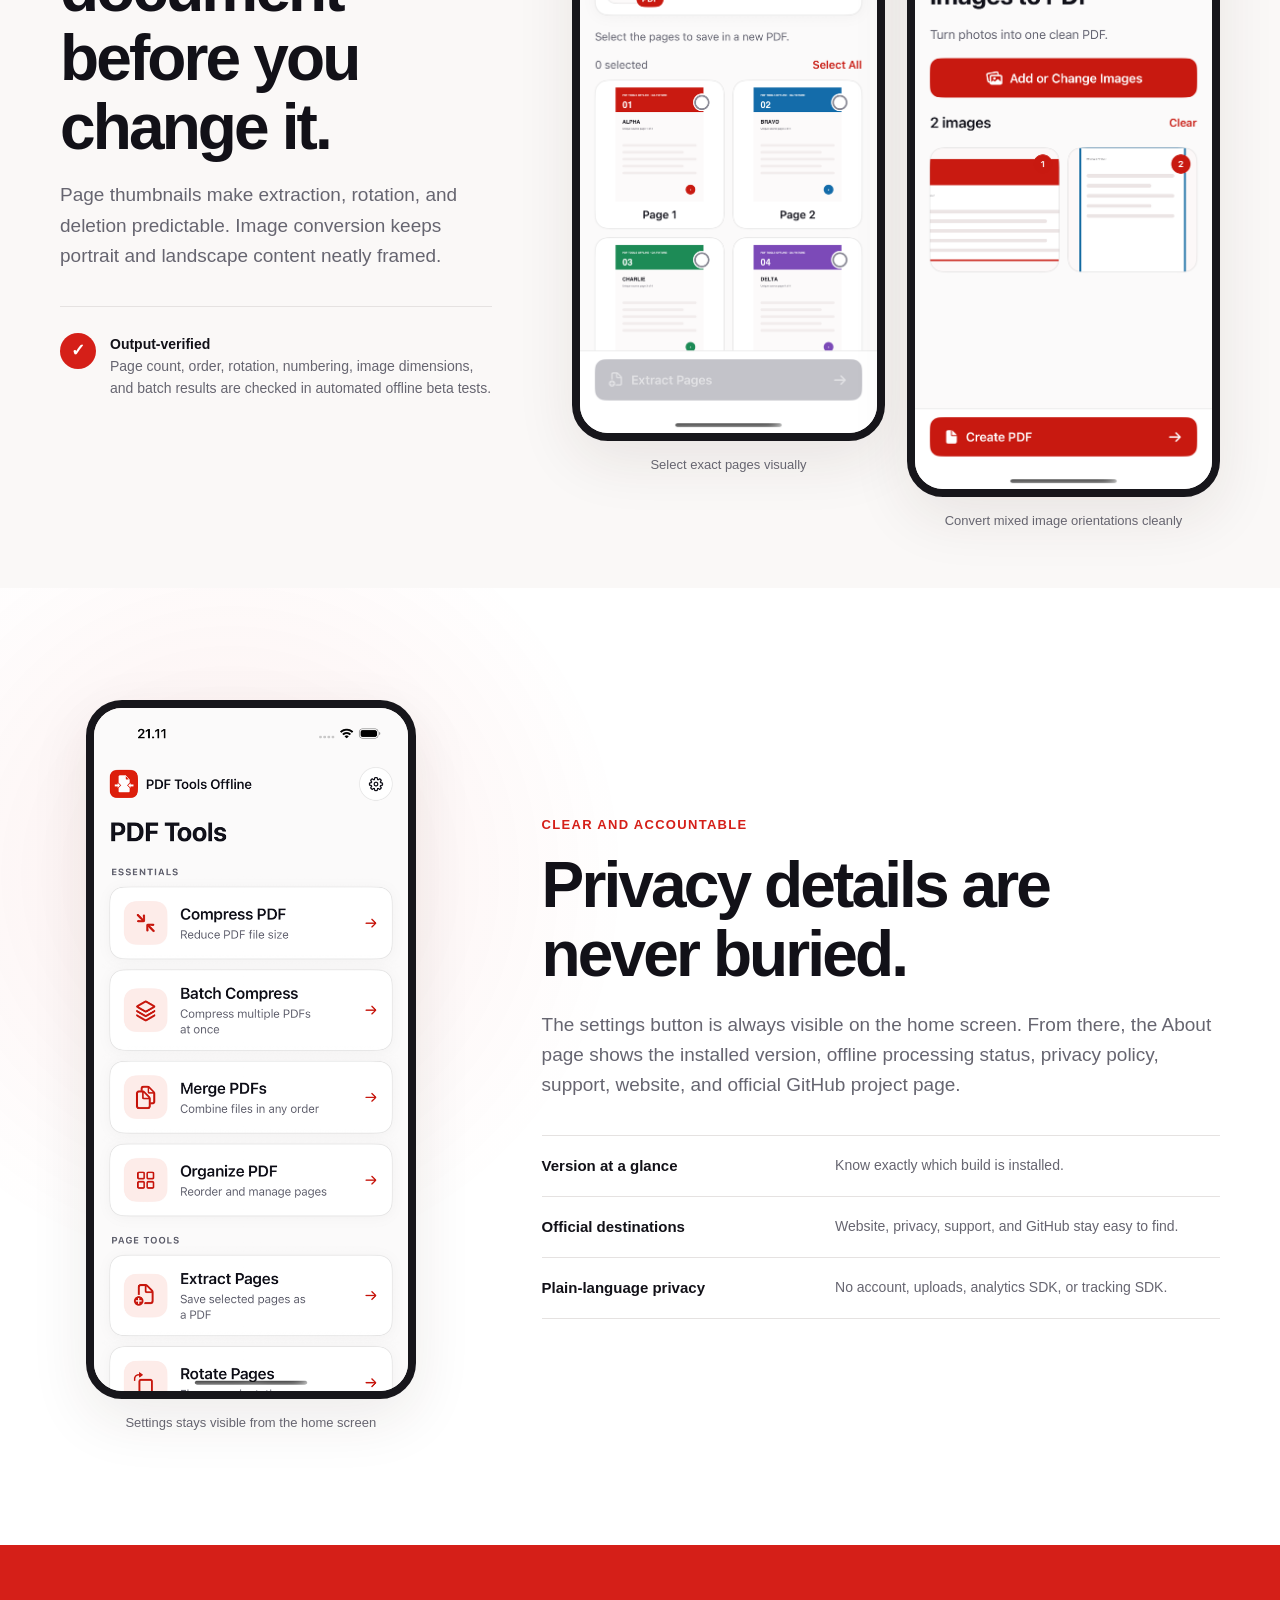
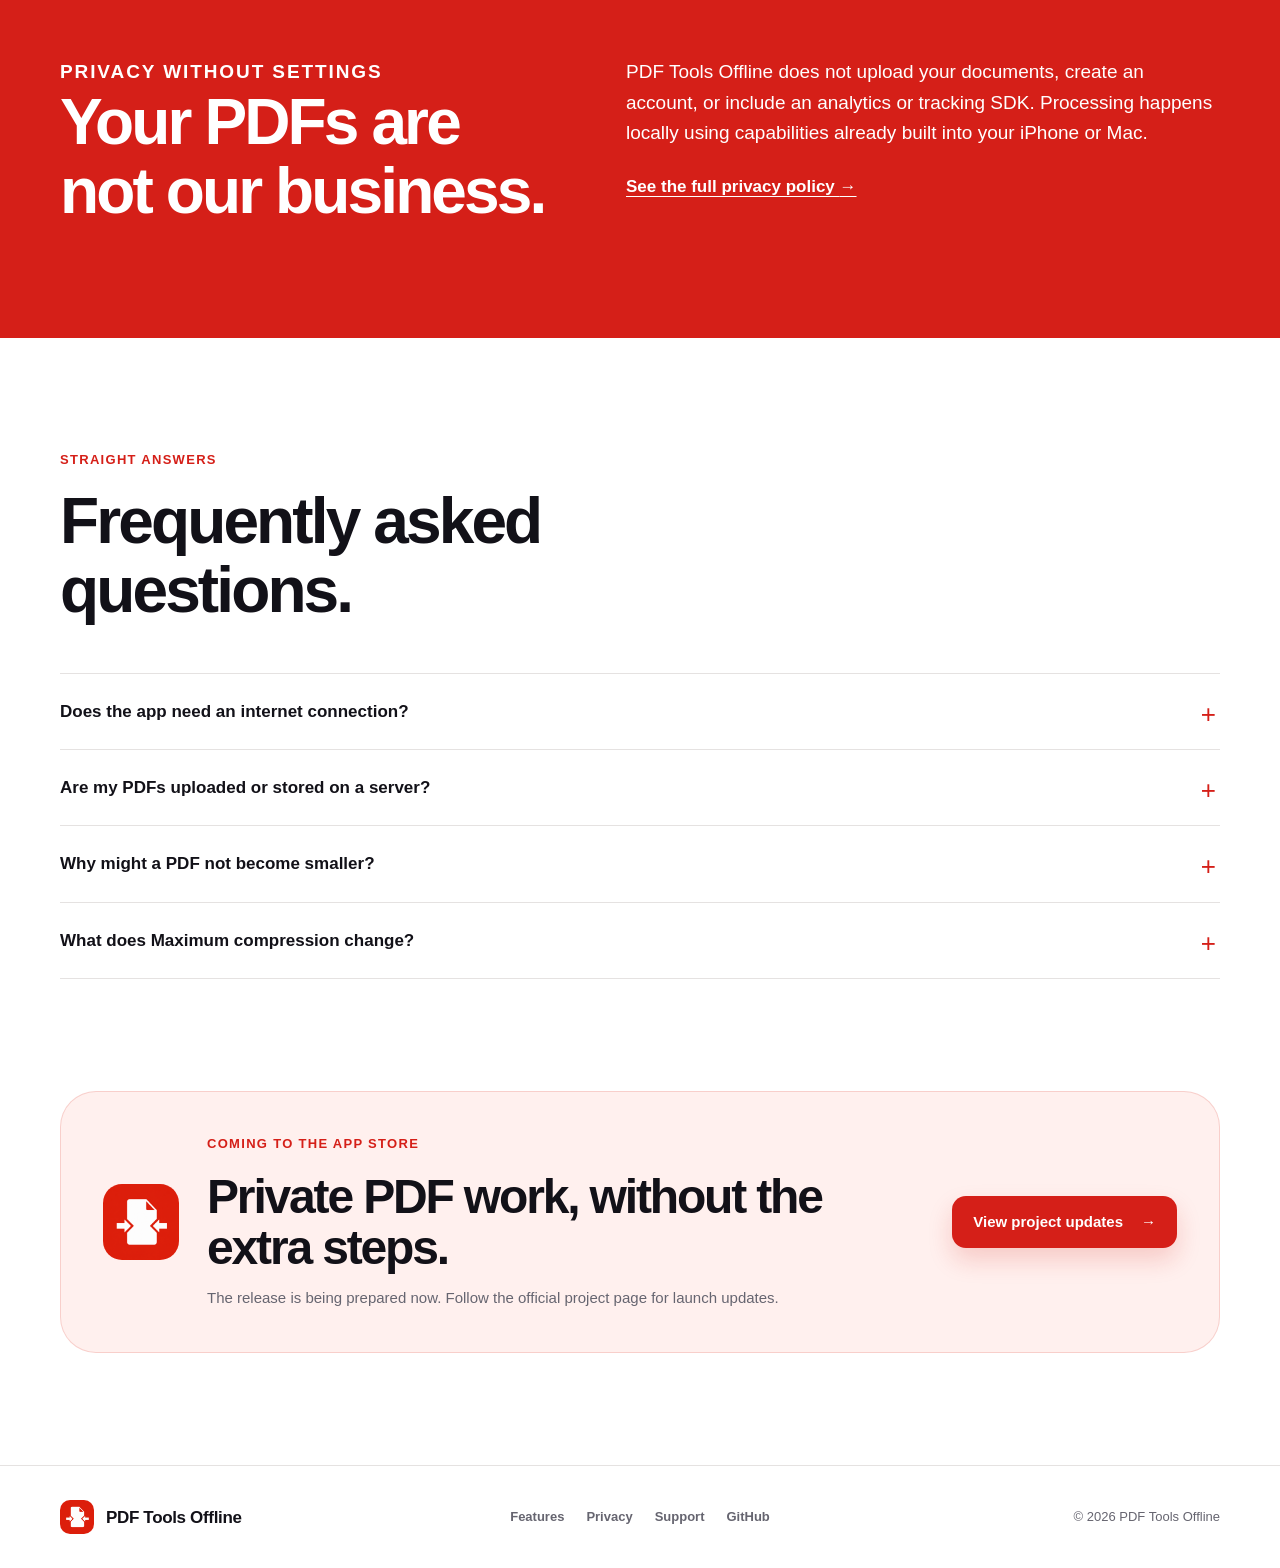
==== commit 08fed6f3: "Optimize site for mobile browsers" ====
--- a/docs/index.html
+++ b/docs/index.html
@@ -2,7 +2,8 @@
 <html lang="en">
 <head>
   <meta charset="utf-8">
-  <meta name="viewport" content="width=device-width, initial-scale=1">
+  <meta name="viewport" content="width=device-width, initial-scale=1, viewport-fit=cover">
+  <meta name="color-scheme" content="light">
   <meta name="theme-color" content="#d51f18">
   <meta name="description" content="Ten private PDF tools for iPhone and Mac: compress, merge, organize, convert, extract, rotate, delete, and number pages. No uploads, accounts, or internet required.">
   <link rel="canonical" href="https://edman01.github.io/pdf-tools-offline/">
@@ -34,7 +35,7 @@
         <span>PDF Tools Offline</span>
       </a>
       <button class="menu-button" type="button" aria-expanded="false" aria-controls="site-nav">
-        <span class="sr-only">Toggle navigation</span>
+        <span class="sr-only">Open navigation</span>
         <span></span><span></span><span></span>
       </button>
       <nav id="site-nav" class="site-nav" aria-label="Primary navigation">
@@ -66,10 +67,10 @@
 
         <div class="hero-visual" aria-label="PDF Tools Offline beta screenshots">
           <div class="phone phone-back">
-            <img src="assets/beta-home.png" width="1206" height="2622" alt="PDF Tools Offline home screen with ten private PDF tools">
+            <img src="assets/beta-home-web.png" width="603" height="1311" alt="PDF Tools Offline home screen with ten private PDF tools" fetchpriority="high" decoding="async">
           </div>
           <div class="phone phone-front">
-            <img src="assets/beta-compress.png" width="1206" height="2622" alt="PDF compression level selection with estimated output sizes">
+            <img src="assets/beta-compress-web.png" width="603" height="1311" alt="PDF compression level selection with estimated output sizes" loading="lazy" decoding="async">
           </div>
           <div class="privacy-chip">
             <span class="shield" aria-hidden="true">✓</span>
@@ -226,11 +227,11 @@
         </div>
         <div class="screenshot-pair">
           <figure class="screenshot-card">
-            <img src="assets/beta-merge-order.png" width="1206" height="2622" alt="Merge screen showing two PDFs in drag-and-drop order" loading="lazy">
+            <img src="assets/beta-merge-order-web.png" width="603" height="1311" alt="Merge screen showing two PDFs in drag-and-drop order" loading="lazy" decoding="async">
             <figcaption>Arrange files before export</figcaption>
           </figure>
           <figure class="screenshot-card screenshot-card-offset">
-            <img src="assets/beta-merge-result.png" width="1206" height="2622" alt="Successful merge result with two files and three pages" loading="lazy">
+            <img src="assets/beta-merge-result-web.png" width="603" height="1311" alt="Successful merge result with two files and three pages" loading="lazy" decoding="async">
             <figcaption>Verify the final file and page count</figcaption>
           </figure>
         </div>
@@ -250,11 +251,11 @@
         </div>
         <div class="screenshot-pair">
           <figure class="screenshot-card">
-            <img src="assets/beta-extract-pages.png" width="1206" height="2622" alt="Extract Pages screen with four selectable PDF page thumbnails" loading="lazy">
+            <img src="assets/beta-extract-pages-web.png" width="603" height="1311" alt="Extract Pages screen with four selectable PDF page thumbnails" loading="lazy" decoding="async">
             <figcaption>Select exact pages visually</figcaption>
           </figure>
           <figure class="screenshot-card screenshot-card-offset">
-            <img src="assets/beta-images-to-pdf.png" width="1206" height="2622" alt="Images to PDF screen with landscape and portrait images" loading="lazy">
+            <img src="assets/beta-images-to-pdf-web.png" width="603" height="1311" alt="Images to PDF screen with landscape and portrait images" loading="lazy" decoding="async">
             <figcaption>Convert mixed image orientations cleanly</figcaption>
           </figure>
         </div>
@@ -264,7 +265,7 @@
     <section class="section settings-promo">
       <div class="shell settings-promo-grid">
         <figure class="screenshot-card settings-screenshot">
-          <img src="assets/beta-home.png" width="1206" height="2622" alt="PDF Tools Offline home screen with a clearly visible Settings button" loading="lazy">
+          <img src="assets/beta-home-web.png" width="603" height="1311" alt="PDF Tools Offline home screen with a clearly visible Settings button" loading="lazy" decoding="async">
           <figcaption>Settings stays visible from the home screen</figcaption>
         </figure>
         <div class="settings-promo-copy">
--- a/docs/styles.css
+++ b/docs/styles.css
@@ -20,6 +20,8 @@
 
 html {
   scroll-behavior: smooth;
+  scroll-padding-top: calc(88px + env(safe-area-inset-top));
+  -webkit-text-size-adjust: 100%;
 }
 
 body {
@@ -33,8 +35,18 @@
   -webkit-font-smoothing: antialiased;
 }
 
+main,
+section,
+article,
+aside,
+nav,
+div {
+  min-width: 0;
+}
+
 img {
   display: block;
+  height: auto;
   max-width: 100%;
 }
 
@@ -46,7 +58,8 @@
 
 button,
 a {
-  -webkit-tap-highlight-color: transparent;
+  -webkit-tap-highlight-color: rgba(213, 31, 24, 0.16);
+  touch-action: manipulation;
 }
 
 .shell {
@@ -86,6 +99,7 @@
   position: sticky;
   z-index: 50;
   top: 0;
+  padding-top: env(safe-area-inset-top);
   background: rgba(255, 255, 255, 0.92);
   border-bottom: 1px solid rgba(229, 226, 225, 0.8);
   backdrop-filter: blur(18px);
@@ -148,6 +162,20 @@
   margin: 5px 0;
   background: var(--ink);
   border-radius: 2px;
+  transform-origin: center;
+  transition: opacity 160ms ease, transform 160ms ease;
+}
+
+.menu-button[aria-expanded="true"] span:nth-of-type(2) {
+  transform: translateY(7px) rotate(45deg);
+}
+
+.menu-button[aria-expanded="true"] span:nth-of-type(3) {
+  opacity: 0;
+}
+
+.menu-button[aria-expanded="true"] span:nth-of-type(4) {
+  transform: translateY(-7px) rotate(-45deg);
 }
 
 .hero {
@@ -248,6 +276,10 @@
   transform: translateY(-2px);
 }
 
+.button:active {
+  transform: translateY(0) scale(0.985);
+}
+
 .button:focus-visible,
 .menu-button:focus-visible,
 .site-nav a:focus-visible,
@@ -320,6 +352,7 @@
 
 .phone img {
   width: 100%;
+  aspect-ratio: 603 / 1311;
   border-radius: 40px;
 }
 
@@ -657,11 +690,11 @@
 }
 
 .privacy-grid > div > p {
-  color: rgba(255, 255, 255, 0.83);
+  color: #fff;
 }
 
 .eyebrow-light {
-  color: rgba(255, 255, 255, 0.75);
+  color: rgba(255, 255, 255, 0.95);
 }
 
 .text-link {
@@ -884,6 +917,24 @@
 .support-hero-inner {
   max-width: 760px;
   text-align: center;
+}
+
+.error-page {
+  min-height: 100vh;
+  min-height: 100dvh;
+  display: grid;
+  place-items: center;
+  padding-top: max(48px, env(safe-area-inset-top));
+  padding-bottom: max(48px, env(safe-area-inset-bottom));
+}
+
+.error-icon {
+  margin: 0 auto 28px;
+  border-radius: 19px;
+}
+
+.error-action {
+  margin-top: 30px;
 }
 
 .support-hero h1 {
@@ -932,6 +983,9 @@
 }
 
 .support-card a {
+  display: inline-flex;
+  align-items: center;
+  gap: 6px;
   color: var(--red);
   font-size: 14px;
   font-weight: 750;
@@ -1108,13 +1162,16 @@
 
   .site-nav {
     position: absolute;
-    top: 68px;
-    right: 16px;
-    left: 16px;
+    top: calc(68px + env(safe-area-inset-top));
+    right: max(16px, env(safe-area-inset-right));
+    left: max(16px, env(safe-area-inset-left));
     display: none;
     align-items: stretch;
     gap: 0;
     padding: 8px;
+    max-height: calc(100dvh - 88px - env(safe-area-inset-top));
+    overflow-y: auto;
+    overscroll-behavior: contain;
     background: #fff;
     border: 1px solid var(--line);
     border-radius: 16px;
@@ -1126,7 +1183,10 @@
   }
 
   .site-nav a {
-    padding: 12px;
+    min-height: 48px;
+    display: flex;
+    align-items: center;
+    padding: 10px 12px;
     border-radius: 10px;
   }
 
@@ -1135,23 +1195,53 @@
   }
 
   .hero {
-    padding: 64px 0 72px;
+    padding: 56px 0 68px;
+  }
+
+  .hero-grid {
+    gap: 40px;
   }
 
   .hero h1 {
-    font-size: clamp(46px, 14vw, 70px);
+    margin-bottom: 22px;
+    font-size: clamp(42px, 13vw, 58px);
+  }
+
+  .hero h1 br {
+    display: none;
+  }
+
+  .hero h1 em::before {
+    content: " ";
   }
 
   .hero-lead {
     font-size: 18px;
+    line-height: 1.55;
   }
 
   .hero-actions {
     display: grid;
+    gap: 8px;
+    margin-top: 28px;
+  }
+
+  .hero-actions .button,
+  .cta-card .button,
+  .contact-panel .button,
+  .error-action .button {
+    width: 100%;
+  }
+
+  .availability-label {
+    min-height: 40px;
+    justify-content: center;
+    padding: 6px 2px;
+    text-align: center;
   }
 
   .hero-visual {
-    min-height: 520px;
+    min-height: 500px;
   }
 
   .phone {
@@ -1170,12 +1260,15 @@
 
   .phone-front {
     right: -14px;
-    bottom: -20px;
+    bottom: -10px;
   }
 
   .privacy-chip {
-    right: 82px;
-    bottom: 16px;
+    right: auto;
+    bottom: 10px;
+    left: 50%;
+    width: min(222px, calc(100% - 20px));
+    transform: translateX(-50%);
   }
 
   .proof-grid {
@@ -1193,7 +1286,11 @@
   }
 
   .section {
-    padding: 80px 0;
+    padding: 76px 0;
+  }
+
+  .section-heading {
+    margin-bottom: 36px;
   }
 
   .section-heading h2,
@@ -1201,7 +1298,7 @@
   .settings-promo-copy h2,
   .privacy-section h2,
   .support-hero h1 {
-    font-size: 42px;
+    font-size: clamp(36px, 10vw, 42px);
   }
 
   .feature-card {
@@ -1213,7 +1310,13 @@
   }
 
   .screenshot-pair {
-    gap: 12px;
+    grid-template-columns: 1fr;
+    gap: 34px;
+  }
+
+  .screenshot-card {
+    width: min(100%, 300px);
+    margin-inline: auto;
   }
 
   .screenshot-card img {
@@ -1222,7 +1325,12 @@
   }
 
   .screenshot-card-offset {
-    transform: translateY(34px);
+    transform: none;
+  }
+
+  .screenshot-card figcaption {
+    padding-top: 12px;
+    font-size: 14px;
   }
 
   .settings-screenshot {
@@ -1248,6 +1356,24 @@
   .footer-grid {
     grid-template-columns: 1fr;
     justify-items: start;
+    gap: 18px;
+  }
+
+  .site-footer {
+    padding-bottom: max(34px, env(safe-area-inset-bottom));
+  }
+
+  .site-footer nav {
+    width: 100%;
+    display: grid;
+    grid-template-columns: repeat(2, minmax(0, 1fr));
+    gap: 0 12px;
+  }
+
+  .site-footer nav a {
+    min-height: 44px;
+    display: flex;
+    align-items: center;
   }
 
   .site-footer p {
@@ -1255,7 +1381,48 @@
   }
 
   .legal-main {
-    padding-top: 64px;
+    padding: 56px 0 80px;
+  }
+
+  .legal-layout,
+  .support-columns {
+    gap: 42px;
+  }
+
+  .legal-aside nav,
+  .support-toc {
+    gap: 8px;
+  }
+
+  .legal-aside nav a,
+  .support-toc a {
+    min-height: 44px;
+    display: inline-flex;
+    align-items: center;
+    padding: 8px 12px;
+    background: var(--wash);
+    border: 1px solid var(--line);
+    border-radius: 999px;
+  }
+
+  .support-toc p {
+    flex-basis: 100%;
+  }
+
+  .support-card a {
+    min-height: 44px;
+  }
+
+  .legal-content section {
+    padding-bottom: 46px;
+  }
+
+  .support-content > section {
+    padding-bottom: 56px;
+  }
+
+  details p {
+    padding-right: 0;
   }
 
   .privacy-summary {
@@ -1263,7 +1430,129 @@
   }
 
   .support-hero {
-    padding: 72px 0 66px;
+    padding: 64px 0 60px;
+  }
+}
+
+@media (max-width: 420px) {
+  :root {
+    --shell: min(100% - 28px, 1160px);
+    --radius-md: 20px;
+    --radius-lg: 24px;
+  }
+
+  .header-inner {
+    min-height: 64px;
+  }
+
+  .site-nav {
+    top: calc(64px + env(safe-area-inset-top));
+  }
+
+  .hero {
+    padding: 48px 0 60px;
+  }
+
+  .hero h1 {
+    font-size: clamp(40px, 12.5vw, 52px);
+  }
+
+  .hero-lead,
+  .section-heading > p:last-child,
+  .showcase-copy > p,
+  .privacy-grid > div > p,
+  .settings-promo-copy > p:not(.eyebrow),
+  .support-hero p {
+    font-size: 17px;
+  }
+
+  .eyebrow {
+    font-size: 12px;
+    letter-spacing: 0.08em;
+  }
+
+  .trust-list {
+    gap: 8px 18px;
+  }
+
+  .hero-visual {
+    min-height: 466px;
+  }
+
+  .phone {
+    width: min(68vw, 218px);
+    border-radius: 35px;
+  }
+
+  .phone img {
+    border-radius: 29px;
+  }
+
+  .phone-back {
+    left: -10px;
+  }
+
+  .phone-front {
+    right: -10px;
+  }
+
+  .proof-grid div {
+    padding: 22px 8px;
+  }
+
+  .section {
+    padding: 64px 0;
+  }
+
+  .feature-card,
+  .support-card,
+  .cta-card,
+  .contact-panel {
+    padding: 22px;
+  }
+
+  .feature-icon {
+    margin-bottom: 28px;
+  }
+
+  .feature-card h3,
+  .support-card h2 {
+    font-size: 25px;
+  }
+
+  .legal-aside h1 {
+    font-size: 36px;
+  }
+
+  .legal-content h2,
+  .support-content h2 {
+    font-size: 29px;
+  }
+
+  summary {
+    min-height: 64px;
+    display: flex;
+    align-items: center;
+    padding: 18px 40px 18px 0;
+  }
+
+  summary::after {
+    top: 16px;
+  }
+
+  .error-page {
+    padding-top: max(40px, env(safe-area-inset-top));
+    padding-bottom: max(40px, env(safe-area-inset-bottom));
+  }
+}
+
+@media (hover: none), (pointer: coarse) {
+  .button:hover {
+    transform: none;
+  }
+
+  .button-primary:hover {
+    background: var(--red);
   }
 }
 
